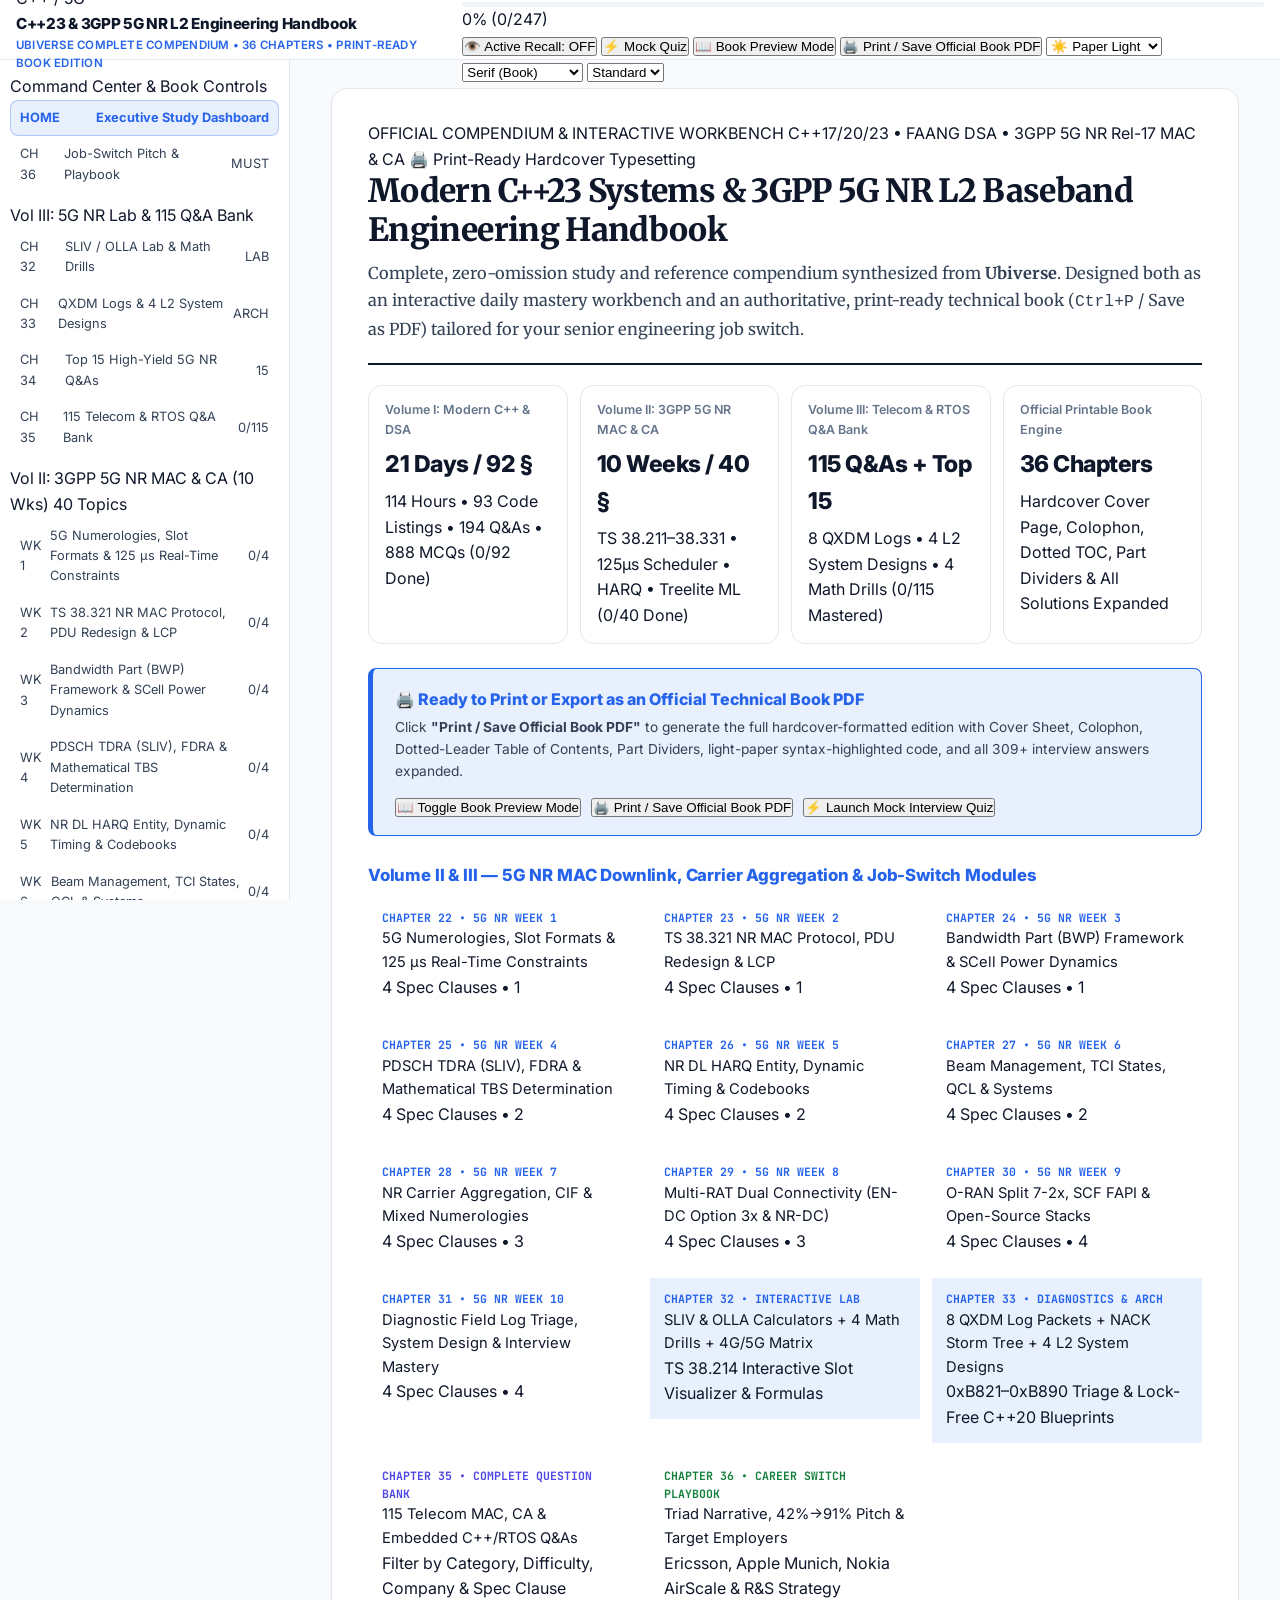
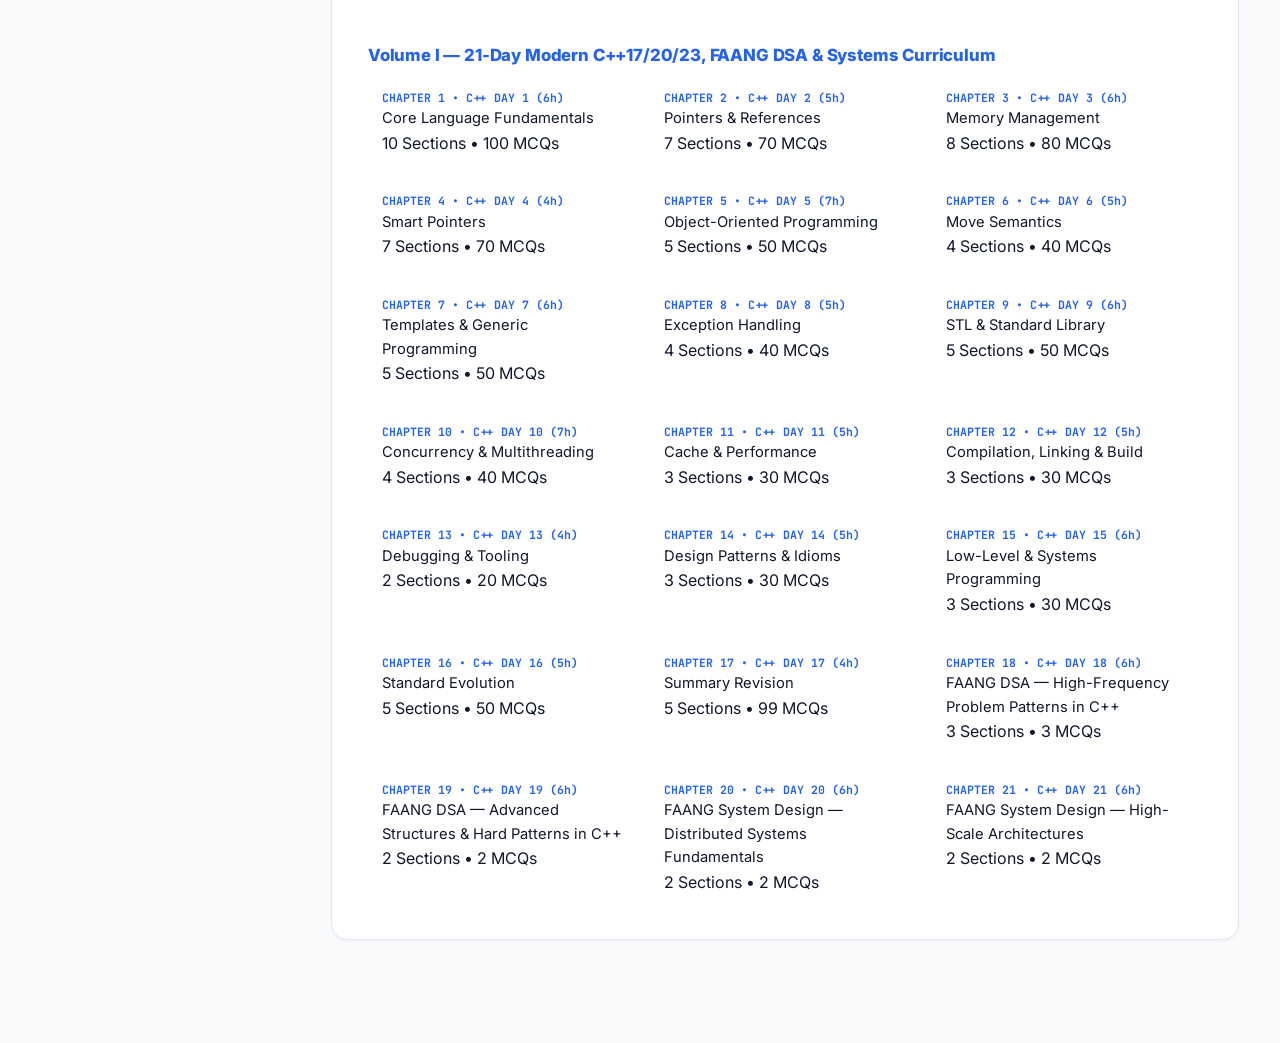
==== index.html @ ab072055 "init" ====
<!DOCTYPE html>
<html lang="en" data-theme="light" data-font="serif" data-scale="standard">
<head>
  <meta charset="UTF-8">
  <meta name="viewport" content="width=device-width, initial-scale=1.0">
  <title>Modern C++23 Systems &amp; 3GPP 5G NR L2 Baseband Engineering Handbook</title>

  <!-- Google Fonts for Editorial Book Serif, Technical UI Sans, and Monospace Code -->
  <link rel="preconnect" href="https://fonts.googleapis.com">
  <link rel="preconnect" href="https://fonts.gstatic.com" crossorigin>
  <link href="https://fonts.googleapis.com/css2?family=Inter:wght@400;500;600;700;800&family=JetBrains+Mono:ital,wght@0,400;0,600;0,700;1,400&family=Merriweather:ital,wght@0,400;0,700;0,900;1,400&display=swap" rel="stylesheet">

  <!-- Interactive Screen Stylesheet & Official Hardcover Book Print Stylesheet -->
  <link rel="stylesheet" href="styles/screen.css">
  <link rel="stylesheet" href="styles/print.css">
</head>
<body>

  <!-- ========================================================================
       Sticky Command Topbar (Hidden in @media print)
       ======================================================================== -->
  <header class="app-topbar no-print">
    <div class="topbar-brand" id="topbar-brand-home" title="Return to Executive Study Dashboard">
      <div class="brand-emblem">C++ / 5G</div>
      <div class="brand-text">
        <div class="brand-title">C++23 &amp; 3GPP 5G NR L2 Engineering Handbook</div>
        <div class="brand-subtitle">Ubiverse Complete Compendium • 36 Chapters • Print-Ready Book Edition</div>
      </div>
    </div>

    <div class="topbar-controls">
      <!-- Global Search Trigger -->
      <button class="search-trigger-btn" id="btn-open-search" title="Search across all 36 chapters, 3GPP clauses, C++ code &amp; 115 Q&amp;As (Ctrl+K)">
        <span>🔍 Search chapters, 3GPP clauses, code...</span>
        <kbd>Ctrl+K</kbd>
      </button>

      <!-- Overall Mastery Progress Pill -->
      <div class="progress-pill" title="Overall Study &amp; Question Mastery Progress">
        <div class="progress-bar-track">
          <div class="progress-bar-fill" id="topbar-progress-fill" style="width: 0%;"></div>
        </div>
        <span id="topbar-progress-text">0%</span>
      </div>

      <!-- Active Recall Toggle -->
      <button class="btn" id="btn-toggle-recall" title="Hide answers by default for active recall self-testing">
        <span>👁️</span> Active Recall: OFF
      </button>

      <!-- Mock Exam / Quiz Trigger -->
      <button class="btn" id="btn-open-quiz" title="Launch Interactive Mock Quiz (888 C++ MCQs &amp; 115 5G NR Q&amp;As)">
        <span>⚡</span> Mock Quiz
      </button>

      <!-- On-Screen Official Book Preview Toggle -->
      <button class="btn" id="btn-toggle-book-mode" title="Preview the exact multi-page hardcover book layout on screen">
        <span>📖</span> Book Preview Mode
      </button>

      <!-- Official Book Print / Save to PDF Button -->
      <button class="btn btn-primary" id="btn-open-print" title="Configure &amp; Print Official Hardcover Book Edition (or Save as PDF)">
        <span>🖨️</span> Print / Save Official Book PDF
      </button>

      <!-- Theme, Typography & Font Scale Controls -->
      <select class="topbar-select" id="select-theme" title="Color Theme (Print always uses crisp white paper)">
        <option value="light">☀️ Paper Light</option>
        <option value="sepia">📜 Warm Sepia</option>
        <option value="dark">🌙 Slate Dark</option>
      </select>

      <select class="topbar-select" id="select-font" title="Body Prose Font">
        <option value="serif">Serif (Book)</option>
        <option value="sans">Sans (Technical)</option>
      </select>

      <select class="topbar-select" id="select-scale" title="Font Size Scale">
        <option value="compact">Compact</option>
        <option value="standard" selected>Standard</option>
        <option value="large">Large</option>
      </select>
    </div>
  </header>

  <!-- ========================================================================
       Main 3-Column Study & Book Workspace
       ======================================================================== -->
  <div class="app-shell">
    <!-- Left Hierarchical Curriculum Sidebar (Hidden in @media print) -->
    <aside class="app-sidebar no-print" id="sidebar-nav-content" aria-label="Handbook Curriculum Navigation">
      <!-- Populated dynamically by app.js -->
    </aside>

    <!-- Center Book Canvas (Rendered as interactive chapter or full multi-volume book) -->
    <main class="app-main" id="main-canvas">
      <div style="padding: 48px; text-align: center; color: var(--text-muted);">
        Loading C++23 &amp; 3GPP 5G NR Compendium Bundle...
      </div>
    </main>

    <!-- Right-Hand Section Outline (Hidden in @media print) -->
    <aside class="app-outline no-print" aria-label="Chapter Section Outline">
      <div class="outline-header">On This Page / Chapter</div>
      <div id="page-outline-links"></div>
    </aside>
  </div>

  <!-- ========================================================================
       Modal 1: Instant Global Search (Ctrl+K)
       ======================================================================== -->
  <div class="modal-backdrop no-print" id="modal-search">
    <div class="modal-panel">
      <div class="modal-header">
        <div class="modal-title">🔍 Search C++23 Chapters, 3GPP Clauses, QXDM Logs &amp; 115 Q&amp;As</div>
        <button class="btn" data-close-modal="modal-search">✕ Esc</button>
      </div>
      <div class="modal-body">
        <input
          type="text"
          id="global-search-input"
          class="search-modal-input"
          placeholder="Type any topic (e.g., SLIV, OLLA, vtable, std::atomic, HARQ, 0xB823, SCell, Ericsson, Apple)..."
          autocomplete="off"
        >
        <div id="global-search-results"></div>
      </div>
    </div>
  </div>

  <!-- ========================================================================
       Modal 2: Official Technical Book Print & PDF Edition Selector
       ======================================================================== -->
  <div class="modal-backdrop no-print" id="modal-print">
    <div class="modal-panel">
      <div class="modal-header">
        <div class="modal-title">🖨️ Official Technical Book Print &amp; PDF Typesetting Engine</div>
        <button class="btn" data-close-modal="modal-print">✕ Close</button>
      </div>
      <div class="modal-body">
        <p class="prose-p" style="margin-bottom: 14px;">
          Select which edition of the handbook you want to format and print (or save as an official book PDF). In print mode, the webpage automatically generates the <strong>Hardcover Title Page</strong>, <strong>Normative Standards Colophon</strong>, <strong>Dotted-Leader Table of Contents</strong>, <strong>Part Dividers</strong>, <strong>Running Headers</strong>, and <strong>expands all hidden interview answers</strong>.
        </p>

        <div style="display: flex; flex-direction: column; gap: 10px; margin-bottom: 18px;">
          <label style="display:flex;align-items:flex-start;gap:10px;padding:12px 14px;background:var(--bg-subtle);border:1.5px solid var(--border-strong);border-radius:8px;cursor:pointer;">
            <input type="radio" name="print-scope" value="all" checked style="margin-top:4px;accent-color:var(--accent-primary);">
            <div>
              <div style="font-weight:800;font-size:0.94rem;color:var(--text-primary);">Complete Three-Volume Omnibus Edition (All 36 Chapters — Recommended)</div>
              <div style="font-size:0.82rem;color:var(--text-secondary);">Includes Cover + Colophon + TOC + Volume I (21 Days C++ &amp; DSA) + Volume II (10 Weeks 5G NR MAC &amp; CA) + Volume III (Protocol Lab, QXDM Logs, 4 System Designs, Top 15 &amp; 115 Q&amp;As, Career Playbook).</div>
            </div>
          </label>

          <label style="display:flex;align-items:flex-start;gap:10px;padding:12px 14px;background:var(--bg-subtle);border:1.5px solid var(--border-strong);border-radius:8px;cursor:pointer;">
            <input type="radio" name="print-scope" value="vol2" style="margin-top:4px;accent-color:var(--accent-primary);">
            <div>
              <div style="font-weight:800;font-size:0.94rem;color:var(--text-primary);">Volumes II &amp; III Only — 3GPP 5G NR L2 MAC, Carrier Aggregation, QXDM &amp; 115 Q&amp;As (Chapters 22–36)</div>
              <div style="font-size:0.82rem;color:var(--text-secondary);">Focused telecom baseband edition with Cover, Colophon, TOC, 40 3GPP Spec Deep Dives, Math Drills, QXDM Diagnostics, 4 L2 System Designs, 115 Questions, and Career Playbook.</div>
            </div>
          </label>

          <label style="display:flex;align-items:flex-start;gap:10px;padding:12px 14px;background:var(--bg-subtle);border:1.5px solid var(--border-strong);border-radius:8px;cursor:pointer;">
            <input type="radio" name="print-scope" value="vol1" style="margin-top:4px;accent-color:var(--accent-primary);">
            <div>
              <div style="font-weight:800;font-size:0.94rem;color:var(--text-primary);">Volume I Only — Modern C++17/20/23, Low-Latency Systems &amp; FAANG DSA (Chapters 1–21)</div>
              <div style="font-size:0.82rem;color:var(--text-secondary);">Focused C++ systems edition with Cover, Colophon, TOC, 92 Sections, 93 Code Listings, and 194 Senior C++ Interview Q&amp;As.</div>
            </div>
          </label>

          <label style="display:flex;align-items:flex-start;gap:10px;padding:12px 14px;background:var(--bg-subtle);border:1.5px solid var(--border-strong);border-radius:8px;cursor:pointer;">
            <input type="radio" name="print-scope" value="current" style="margin-top:4px;accent-color:var(--accent-primary);">
            <div>
              <div style="font-weight:800;font-size:0.94rem;color:var(--text-primary);">Current Active Chapter Offprint Only</div>
              <div style="font-size:0.82rem;color:var(--text-secondary);">Prints only the currently selected chapter with the official Cover Sheet and Colophon.</div>
            </div>
          </label>
        </div>

        <label style="display:flex;align-items:center;gap:10px;padding:10px 14px;background:var(--bg-elevated);border:1px solid var(--border-subtle);border-radius:6px;cursor:pointer;margin-bottom:18px;">
          <input type="checkbox" id="print-include-mcqs" style="accent-color:var(--accent-primary);">
          <span style="font-size:0.86rem;color:var(--text-primary);">
            <strong>Include all 888 Rapid-Fire C++ Multiple-Choice Questions in Print</strong> (Uncheck for a leaner ~220-page textbook focused on Explanations, Code Listings &amp; Interview Q&amp;As; check for the full ~380-page omnibus).
          </span>
        </label>

        <aside class="callout-box callout-tips" style="margin-bottom:18px;">
          <div class="callout-header">
            <span class="callout-icon">💡</span>
            <span class="callout-title">Browser Print Dialog Tip for Best Book Output</span>
          </div>
          <ul class="callout-list">
            <li>Destination: Choose <strong>"Save as PDF"</strong> (or your physical printer).</li>
            <li>Paper Size: <strong>A4</strong> (or Letter), Scale: <strong>Default (100%)</strong>.</li>
            <li>Enable <strong>"Background graphics"</strong> so callout tint boxes, syntax badges, and OFDM slot diagrams render with crisp editorial shading.</li>
          </ul>
        </aside>

        <div style="display:flex;justify-content:flex-end;gap:10px;">
          <button class="btn" id="btn-preview-book-edition">📖 Preview This Edition On Screen</button>
          <button class="btn btn-primary" id="btn-execute-print">🖨️ Launch Official Book Print / Save PDF</button>
        </div>
      </div>
    </div>
  </div>

  <!-- ========================================================================
       Modal 3: Interactive Mock Exam & Flashcard Quiz Engine
       ======================================================================== -->
  <div class="modal-backdrop no-print" id="modal-quiz">
    <div class="modal-panel">
      <div class="modal-header">
        <div class="modal-title">⚡ Senior Engineering Mock Quiz (888 C++ MCQs &amp; 115 5G NR Q&amp;As)</div>
        <button class="btn" data-close-modal="modal-quiz">✕ Close</button>
      </div>
      <div class="modal-body" id="quiz-modal-body">
        <!-- Populated dynamically by app.js -->
      </div>
    </div>
  </div>

  <!-- Offline Data Bundle + Core Formatter + Application Engine -->
  <script src="data/handbook_bundle.js"></script>
  <script src="js/formatter.js"></script>
  <script src="js/app.js"></script>
</body>
</html>
---- styles/screen.css ----
/* ==========================================================================
   screen.css — Senior C++23, FAANG DSA & 3GPP 5G NR Engineering Handbook
   Designed following UI/UX Design Pro principles (60-30-10 balance, crisp 1px
   borders, semantic tinted callouts, multi-theme support).
   ========================================================================== */

:root,
[data-theme="light"] {
  --bg-base: #f8fafc;
  --bg-surface: #ffffff;
  --bg-surface-alt: #f1f5f9;
  --bg-elevated: #ffffff;
  --border-light: #e2e8f0;
  --border-strong: #cbd5e1;

  --text-primary: #0f172a;
  --text-secondary: #334155;
  --text-muted: #64748b;

  --accent-primary: #2563eb;
  --accent-primary-soft: rgba(37, 99, 235, 0.10);
  --accent-primary-border: rgba(37, 99, 235, 0.28);

  --accent-secondary: #4f46e5;
  --accent-secondary-soft: rgba(79, 70, 229, 0.10);

  --accent-nr: #0284c7;
  --accent-nr-soft: rgba(2, 132, 199, 0.10);

  --success: #15803d;
  --success-soft: #dcfce7;
  --success-border: #86efac;

  --warning: #b45309;
  --warning-soft: #fef3c7;
  --warning-border: #fcd34d;

  --danger: #be123c;
  --danger-soft: #ffe4e6;
  --danger-border: #fda4af;

  --analogy-bg: #f0f9ff;
  --analogy-border: #7dd3fc;
  --analogy-text: #0c4a6e;

  --code-bg: #0f172a;
  --code-header-bg: #1e293b;
  --code-border: #334155;
  --code-text: #e2e8f0;
  --code-ln: #64748b;

  --tok-kw: #c084fc;
  --tok-type: #38bdf8;
  --tok-str: #4ade80;
  --tok-num: #fb923c;
  --tok-pre: #facc15;
  --tok-cmt: #94a3b8;
  --tok-brace: #fde047;
  --tok-punct: #cbd5e1;
  --tok-op: #67e8f9;

  --inline-code-bg: rgba(37, 99, 235, 0.08);
  --inline-code-text: #1d4ed8;
  --inline-code-border: rgba(37, 99, 235, 0.18);

  --shadow-subtle: 0 1px 3px rgba(15, 23, 42, 0.05);
  --shadow-modal: 0 20px 40px -10px rgba(15, 23, 42, 0.22);
}

[data-theme="sepia"] {
  --bg-base: #f4efe6;
  --bg-surface: #fbf8f1;
  --bg-surface-alt: #efe8da;
  --bg-elevated: #fdfbf7;
  --border-light: #e2d9c5;
  --border-strong: #cbbd9f;

  --text-primary: #261f17;
  --text-secondary: #43392c;
  --text-muted: #756754;

  --accent-primary: #1d4ed8;
  --accent-primary-soft: rgba(29, 78, 216, 0.10);
  --accent-primary-border: rgba(29, 78, 216, 0.28);

  --accent-secondary: #4338ca;
  --accent-secondary-soft: rgba(67, 56, 202, 0.10);

  --accent-nr: #0369a1;
  --accent-nr-soft: rgba(3, 105, 161, 0.10);

  --success: #166534;
  --success-soft: #dcfce7;
  --success-border: #86efac;

  --warning: #92400e;
  --warning-soft: #fef3c7;
  --warning-border: #fcd34d;

  --danger: #9f1239;
  --danger-soft: #ffe4e6;
  --danger-border: #fda4af;

  --analogy-bg: #e0f2fe;
  --analogy-border: #7dd3fc;
  --analogy-text: #0c4a6e;

  --code-bg: #1e1b18;
  --code-header-bg: #292521;
  --code-border: #443e37;
  --code-text: #ede6d6;
  --code-ln: #7c7265;

  --inline-code-bg: rgba(146, 64, 14, 0.10);
  --inline-code-text: #78350f;
  --inline-code-border: rgba(146, 64, 14, 0.22);
}

[data-theme="dark"] {
  --bg-base: #0b0f19;
  --bg-surface: #111827;
  --bg-surface-alt: #1e293b;
  --bg-elevated: #1f2937;
  --border-light: #1e293b;
  --border-strong: #334155;

  --text-primary: #f1f5f9;
  --text-secondary: #cbd5e1;
  --text-muted: #94a3b8;

  --accent-primary: #60a5fa;
  --accent-primary-soft: rgba(96, 165, 250, 0.14);
  --accent-primary-border: rgba(96, 165, 250, 0.32);

  --accent-secondary: #818cf8;
  --accent-secondary-soft: rgba(129, 140, 248, 0.14);

  --accent-nr: #38bdf8;
  --accent-nr-soft: rgba(56, 189, 248, 0.14);

  --success: #4ade80;
  --success-soft: rgba(22, 163, 74, 0.18);
  --success-border: rgba(74, 222, 128, 0.35);

  --warning: #fbbf24;
  --warning-soft: rgba(217, 119, 6, 0.18);
  --warning-border: rgba(251, 191, 36, 0.35);

  --danger: #fb7185;
  --danger-soft: rgba(225, 29, 72, 0.18);
  --danger-border: rgba(251, 113, 133, 0.35);

  --analogy-bg: rgba(14, 116, 144, 0.18);
  --analogy-border: rgba(56, 189, 248, 0.35);
  --analogy-text: #bae6fd;

  --code-bg: #090d16;
  --code-header-bg: #111827;
  --code-border: #1e293b;
  --code-text: #e2e8f0;
  --code-ln: #475569;

  --inline-code-bg: rgba(56, 189, 248, 0.14);
  --inline-code-text: #7dd3fc;
  --inline-code-border: rgba(56, 189, 248, 0.25);
}

/* Typography Variables */
:root {
  --font-sans: "Inter", -apple-system, BlinkMacSystemFont, "Segoe UI", Roboto, sans-serif;
  --font-serif: "Merriweather", "Georgia", "Cambria", "Times New Roman", serif;
  --font-mono: "JetBrains Mono", "Cascadia Code", "Fira Code", Consolas, monospace;

  --body-font: var(--font-serif);
  --base-size: 16px;
}

[data-font="sans"] {
  --body-font: var(--font-sans);
}

[data-font="serif"] {
  --body-font: var(--font-serif);
}

[data-scale="compact"] {
  --base-size: 14.5px;
}

[data-scale="standard"] {
  --base-size: 16px;
}

[data-scale="large"] {
  --base-size: 18px;
}

* {
  box-sizing: border-box;
  margin: 0;
  padding: 0;
}

html {
  font-size: var(--base-size);
  scroll-behavior: smooth;
}

body {
  background-color: var(--bg-base);
  color: var(--text-primary);
  font-family: var(--font-sans);
  line-height: 1.6;
  -webkit-font-smoothing: antialiased;
}

/* ==========================================================================
   Top Sticky Application Header
   ========================================================================== */

.app-topbar {
  position: sticky;
  top: 0;
  z-index: 100;
  height: 60px;
  background: var(--bg-surface);
  border-bottom: 1px solid var(--border-light);
  display: flex;
  align-items: center;
  justify-content: space-between;
  padding: 0 16px;
  gap: 12px;
}

.topbar-left {
  display: flex;
  align-items: center;
  gap: 12px;
  min-width: 0;
}

.sidebar-toggle-btn {
  width: 38px;
  height: 38px;
  border-radius: 8px;
  border: 1px solid var(--border-light);
  background: var(--bg-surface-alt);
  color: var(--text-primary);
  cursor: pointer;
  display: flex;
  align-items: center;
  justify-content: center;
  font-size: 1.1rem;
  transition: all 0.15s ease;
}

.sidebar-toggle-btn:hover {
  border-color: var(--accent-primary);
  color: var(--accent-primary);
}

.brand-block {
  display: flex;
  flex-direction: column;
  min-width: 0;
}

.brand-title {
  font-size: 0.95rem;
  font-weight: 800;
  letter-spacing: -0.02em;
  color: var(--text-primary);
  white-space: nowrap;
  overflow: hidden;
  text-overflow: ellipsis;
}

.brand-subtitle {
  font-size: 0.72rem;
  font-weight: 600;
  color: var(--accent-primary);
  letter-spacing: 0.02em;
  text-transform: uppercase;
}

.topbar-center {
  flex: 1;
  max-width: 460px;
  display: flex;
  align-items: center;
}

.search-trigger {
  width: 100%;
  height: 38px;
  padding: 0 12px;
  border-radius: 10px;
  border: 1px solid var(--border-strong);
  background: var(--bg-surface-alt);
  color: var(--text-muted);
  display: flex;
  align-items: center;
  justify-content: space-between;
  cursor: pointer;
  font-size: 0.85rem;
  transition: all 0.15s ease;
}

.search-trigger:hover {
  border-color: var(--accent-primary);
  color: var(--text-primary);
}

.kbd-shortcut {
  font-family: var(--font-mono);
  font-size: 0.7rem;
  padding: 2px 6px;
  border-radius: 5px;
  background: var(--bg-surface);
  border: 1px solid var(--border-strong);
  color: var(--text-secondary);
}

.topbar-right {
  display: flex;
  align-items: center;
  gap: 8px;
  flex-shrink: 0;
}

.toolbar-pill-group {
  display: flex;
  align-items: center;
  background: var(--bg-surface-alt);
  border: 1px solid var(--border-light);
  border-radius: 9px;
  padding: 2px;
  gap: 2px;
}

.toolbar-btn {
  height: 32px;
  padding: 0 10px;
  border-radius: 7px;
  border: none;
  background: transparent;
  color: var(--text-secondary);
  font-family: var(--font-sans);
  font-size: 0.78rem;
  font-weight: 600;
  cursor: pointer;
  display: inline-flex;
  align-items: center;
  gap: 6px;
  transition: all 0.15s ease;
  white-space: nowrap;
}

.toolbar-btn:hover {
  color: var(--text-primary);
  background: rgba(148, 163, 184, 0.15);
}

.toolbar-btn.active {
  background: var(--bg-surface);
  color: var(--accent-primary);
  box-shadow: var(--shadow-subtle);
}

.btn-primary-action {
  height: 36px;
  padding: 0 14px;
  border-radius: 9px;
  border: 1px solid var(--accent-primary);
  background: var(--accent-primary);
  color: #ffffff;
  font-family: var(--font-sans);
  font-size: 0.82rem;
  font-weight: 700;
  cursor: pointer;
  display: inline-flex;
  align-items: center;
  gap: 7px;
  transition: all 0.15s ease;
  white-space: nowrap;
}

.btn-primary-action:hover {
  filter: brightness(1.08);
}

.btn-outline-action {
  height: 36px;
  padding: 0 12px;
  border-radius: 9px;
  border: 1px solid var(--accent-primary-border);
  background: var(--accent-primary-soft);
  color: var(--accent-primary);
  font-family: var(--font-sans);
  font-size: 0.80rem;
  font-weight: 700;
  cursor: pointer;
  display: inline-flex;
  align-items: center;
  gap: 6px;
  transition: all 0.15s ease;
  white-space: nowrap;
}

.btn-outline-action:hover {
  border-color: var(--accent-primary);
}

/* ==========================================================================
   Main 3-Column Layout (Sidebar + Book Reader Canvas + Page Outline)
   ========================================================================== */

.app-shell {
  display: grid;
  grid-template-columns: 310px minmax(0, 1fr) 250px;
  min-height: calc(100vh - 60px);
}

body.sidebar-collapsed .app-shell {
  grid-template-columns: 0px minmax(0, 1fr) 250px;
}

body.sidebar-collapsed .app-sidebar {
  transform: translateX(-100%);
  width: 0;
  overflow: hidden;
  border-right: none;
}

@media (max-width: 1280px) {
  .app-shell {
    grid-template-columns: 290px minmax(0, 1fr);
  }
  .app-outline {
    display: none;
  }
}

@media (max-width: 900px) {
  .app-shell {
    grid-template-columns: minmax(0, 1fr);
  }
  .app-sidebar {
    position: fixed;
    top: 60px;
    left: 0;
    bottom: 0;
    width: 310px;
    z-index: 95;
    box-shadow: var(--shadow-modal);
  }
  .topbar-center {
    max-width: 200px;
  }
}

/* ==========================================================================
   Left Navigation Sidebar (Multi-Level Hierarchical Book Index)
   ========================================================================== */

.app-sidebar {
  position: sticky;
  top: 60px;
  height: calc(100vh - 60px);
  overflow-y: auto;
  background: var(--bg-surface);
  border-right: 1px solid var(--border-light);
  padding: 14px 10px 40px 10px;
  display: flex;
  flex-direction: column;
  gap: 10px;
}

.nav-volume-card {
  border: 1px solid var(--border-light);
  border-radius: 12px;
  background: var(--bg-surface);
  overflow: hidden;
}

.nav-volume-header {
  width: 100%;
  padding: 10px 12px;
  background: var(--accent-primary-soft);
  border: none;
  border-bottom: 1px solid var(--border-light);
  display: flex;
  align-items: center;
  justify-content: space-between;
  cursor: pointer;
  text-align: left;
  color: var(--text-primary);
}

.nav-volume-header.vol-nr {
  background: var(--accent-nr-soft);
}

.nav-vol-label {
  font-size: 0.72rem;
  font-weight: 800;
  text-transform: uppercase;
  letter-spacing: 0.05em;
  color: var(--accent-primary);
  display: block;
}

.nav-volume-header.vol-nr .nav-vol-label {
  color: var(--accent-nr);
}

.nav-vol-title {
  font-size: 0.85rem;
  font-weight: 700;
  color: var(--text-primary);
}

.nav-vol-badge {
  font-size: 0.7rem;
  font-weight: 700;
  padding: 2px 7px;
  border-radius: 6px;
  background: var(--bg-surface);
  color: var(--text-secondary);
  border: 1px solid var(--border-light);
}

.nav-chapter-list {
  display: flex;
  flex-direction: column;
  padding: 6px;
  gap: 3px;
}

.nav-chapter-list.collapsed {
  display: none;
}

.nav-part-divider {
  font-size: 0.68rem;
  font-weight: 800;
  text-transform: uppercase;
  letter-spacing: 0.06em;
  color: var(--text-muted);
  padding: 8px 8px 3px 8px;
}

.nav-item {
  width: 100%;
  padding: 7px 9px;
  border-radius: 8px;
  border: 1px solid transparent;
  background: transparent;
  display: flex;
  align-items: center;
  justify-content: space-between;
  gap: 8px;
  text-align: left;
  cursor: pointer;
  color: var(--text-secondary);
  font-size: 0.80rem;
  transition: all 0.12s ease;
}

.nav-item:hover {
  background: var(--bg-surface-alt);
  color: var(--text-primary);
}

.nav-item.active {
  background: var(--accent-primary-soft);
  border-color: var(--accent-primary-border);
  color: var(--accent-primary);
  font-weight: 700;
}

.nav-item-left {
  display: flex;
  align-items: center;
  gap: 8px;
  min-width: 0;
}

.nav-ch-num {
  font-family: var(--font-mono);
  font-size: 0.70rem;
  font-weight: 700;
  padding: 2px 5px;
  border-radius: 5px;
  background: var(--bg-surface-alt);
  color: var(--text-muted);
  flex-shrink: 0;
}

.nav-item.active .nav-ch-num {
  background: var(--accent-primary);
  color: #ffffff;
}

.nav-ch-text {
  white-space: nowrap;
  overflow: hidden;
  text-overflow: ellipsis;
}

.nav-status-dot {
  width: 8px;
  height: 8px;
  border-radius: 50%;
  background: var(--border-strong);
  flex-shrink: 0;
}

.nav-status-dot.done {
  background: var(--success);
}

.nav-status-dot.partial {
  background: var(--warning);
}

/* ==========================================================================
   Center Reader Canvas & KPI Cards
   ========================================================================== */

.app-main {
  padding: 28px 36px 80px 36px;
  max-width: 980px;
  width: 100%;
  margin: 0 auto;
}

@media (max-width: 768px) {
  .app-main {
    padding: 16px 14px 60px 14px;
  }
}

.kpi-grid {
  display: grid;
  grid-template-columns: repeat(4, 1fr);
  gap: 12px;
  margin-bottom: 24px;
}

@media (max-width: 768px) {
  .kpi-grid {
    grid-template-columns: repeat(2, 1fr);
  }
}

.kpi-card {
  background: var(--bg-surface);
  border: 1px solid var(--border-light);
  border-radius: 14px;
  padding: 14px 16px;
  display: flex;
  flex-direction: column;
  gap: 6px;
}

.kpi-top {
  display: flex;
  align-items: center;
  justify-content: space-between;
}

.kpi-value {
  font-size: 1.45rem;
  font-weight: 800;
  color: var(--text-primary);
  letter-spacing: -0.02em;
}

.kpi-badge {
  font-size: 0.72rem;
  font-weight: 700;
  padding: 2px 8px;
  border-radius: 6px;
  background: var(--accent-primary-soft);
  color: var(--accent-primary);
}

.kpi-badge.green {
  background: var(--success-soft);
  color: var(--success);
}

.kpi-label {
  font-size: 0.78rem;
  font-weight: 600;
  color: var(--text-muted);
}

.progress-bar-track {
  height: 5px;
  border-radius: 3px;
  background: var(--bg-surface-alt);
  overflow: hidden;
  margin-top: 2px;
}

.progress-bar-fill {
  height: 100%;
  background: var(--accent-primary);
  border-radius: 3px;
  transition: width 0.25s ease;
}

/* ==========================================================================
   Book Chapter & Section Typography
   ========================================================================== */

.book-chapter {
  background: var(--bg-surface);
  border: 1px solid var(--border-light);
  border-radius: 16px;
  padding: 32px 36px;
  margin-bottom: 28px;
  box-shadow: var(--shadow-subtle);
}

@media (max-width: 768px) {
  .book-chapter {
    padding: 20px 16px;
  }
}

.chapter-opener {
  border-bottom: 2px solid var(--text-primary);
  padding-bottom: 20px;
  margin-bottom: 28px;
}

.chapter-eyebrow {
  display: flex;
  align-items: center;
  justify-content: space-between;
  flex-wrap: wrap;
  gap: 8px;
  margin-bottom: 10px;
}

.chapter-part-tag {
  font-family: var(--font-sans);
  font-size: 0.74rem;
  font-weight: 800;
  text-transform: uppercase;
  letter-spacing: 0.08em;
  color: var(--accent-primary);
  background: var(--accent-primary-soft);
  border: 1px solid var(--accent-primary-border);
  padding: 4px 10px;
  border-radius: 6px;
}

.chapter-meta-pills {
  display: flex;
  align-items: center;
  gap: 8px;
  flex-wrap: wrap;
}

.meta-pill {
  font-family: var(--font-mono);
  font-size: 0.73rem;
  font-weight: 600;
  color: var(--text-secondary);
  background: var(--bg-surface-alt);
  border: 1px solid var(--border-light);
  padding: 3px 9px;
  border-radius: 6px;
}

.chapter-title {
  font-family: var(--font-serif);
  font-size: 2rem;
  font-weight: 800;
  line-height: 1.22;
  color: var(--text-primary);
  letter-spacing: -0.02em;
  margin-bottom: 10px;
}

.chapter-summary {
  font-family: var(--body-font);
  font-size: 1.02rem;
  color: var(--text-secondary);
  line-height: 1.65;
}

/* Subtopic / Spec Module Section */
.book-section {
  padding: 26px 0;
  border-bottom: 1px solid var(--border-light);
}

.book-section:last-child {
  border-bottom: none;
}

.section-header-row {
  display: flex;
  align-items: flex-start;
  justify-content: space-between;
  gap: 16px;
  margin-bottom: 16px;
}

.section-heading-group {
  display: flex;
  flex-direction: column;
  gap: 4px;
}

.section-num-badge {
  font-family: var(--font-mono);
  font-size: 0.76rem;
  font-weight: 700;
  color: var(--accent-primary);
  text-transform: uppercase;
  letter-spacing: 0.04em;
}

.section-title {
  font-family: var(--font-sans);
  font-size: 1.35rem;
  font-weight: 800;
  color: var(--text-primary);
  line-height: 1.3;
}

.spec-clause-badge {
  display: inline-flex;
  align-items: center;
  gap: 6px;
  font-family: var(--font-mono);
  font-size: 0.76rem;
  font-weight: 700;
  color: var(--accent-nr);
  background: var(--accent-nr-soft);
  border: 1px solid rgba(2, 132, 199, 0.28);
  padding: 3px 10px;
  border-radius: 6px;
  width: fit-content;
  margin-top: 4px;
}

.section-actions {
  display: flex;
  align-items: center;
  gap: 6px;
  flex-shrink: 0;
}

.action-chip {
  height: 32px;
  padding: 0 10px;
  border-radius: 8px;
  border: 1px solid var(--border-strong);
  background: var(--bg-surface);
  color: var(--text-secondary);
  font-size: 0.76rem;
  font-weight: 600;
  cursor: pointer;
  display: inline-flex;
  align-items: center;
  gap: 5px;
  transition: all 0.15s ease;
}

.action-chip:hover {
  border-color: var(--accent-primary);
  color: var(--accent-primary);
}

.action-chip.completed {
  background: var(--success-soft);
  border-color: var(--success-border);
  color: var(--success);
}

.action-chip.bookmarked {
  background: var(--warning-soft);
  border-color: var(--warning-border);
  color: var(--warning);
}

/* ==========================================================================
   Explanation Prose, Lists, Tables & Diagrams
   ========================================================================== */

.explanation-prose {
  font-family: var(--body-font);
  font-size: 1rem;
  line-height: 1.74;
  color: var(--text-primary);
}

.prose-p {
  margin-bottom: 14px;
}

.prose-subhead {
  font-family: var(--font-sans);
  font-size: 1.05rem;
  font-weight: 800;
  color: var(--accent-primary);
  margin: 20px 0 8px 0;
  letter-spacing: -0.01em;
}

.prose-list {
  margin: 10px 0 16px 22px;
  font-family: var(--body-font);
}

.prose-list li {
  margin-bottom: 8px;
  line-height: 1.68;
}

.inline-code {
  font-family: var(--font-mono);
  font-size: 0.86em;
  background: var(--inline-code-bg);
  color: var(--inline-code-text);
  border: 1px solid var(--inline-code-border);
  padding: 1px 5px;
  border-radius: 4px;
}

.inline-code-bold {
  font-weight: 700;
}

.ascii-diagram {
  font-family: var(--font-mono);
  font-size: 0.78rem;
  line-height: 1.4;
  background: var(--bg-surface-alt);
  border: 1px solid var(--border-strong);
  border-radius: 10px;
  padding: 14px 16px;
  overflow-x: auto;
  margin: 14px 0;
  color: var(--text-primary);
}

.table-wrap {
  overflow-x: auto;
  margin: 16px 0;
  border: 1px solid var(--border-strong);
  border-radius: 10px;
}

.spec-table {
  width: 100%;
  border-collapse: collapse;
  font-family: var(--font-sans);
  font-size: 0.86rem;
}

.spec-table th {
  background: var(--bg-surface-alt);
  color: var(--text-primary);
  font-weight: 700;
  text-align: left;
  padding: 10px 12px;
  border-bottom: 2px solid var(--border-strong);
}

.spec-table td {
  padding: 10px 12px;
  border-bottom: 1px solid var(--border-light);
  color: var(--text-secondary);
  vertical-align: top;
}

.spec-table tr:last-child td {
  border-bottom: none;
}

/* ==========================================================================
   Callout Boxes (Analogy, Formulas, Tips, Pitfalls)
   ========================================================================== */

.callout-box {
  border-radius: 12px;
  padding: 16px 18px;
  margin: 18px 0;
  border: 1px solid var(--border-light);
}

.callout-header {
  display: flex;
  align-items: center;
  gap: 8px;
  margin-bottom: 10px;
  font-family: var(--font-sans);
  font-size: 0.82rem;
  font-weight: 800;
  text-transform: uppercase;
  letter-spacing: 0.05em;
}

.callout-analogy {
  background: var(--analogy-bg);
  border-color: var(--analogy-border);
  color: var(--analogy-text);
}

.callout-analogy .prose-p,
.callout-analogy .prose-list li {
  color: var(--analogy-text);
}

.callout-formulas {
  background: var(--bg-surface-alt);
  border-left: 4px solid var(--accent-secondary);
}

.callout-formulas .callout-header {
  color: var(--accent-secondary);
}

.formula-grid {
  display: flex;
  flex-direction: column;
  gap: 8px;
}

.formula-item {
  font-family: var(--font-mono);
  font-size: 0.84rem;
  background: var(--bg-surface);
  border: 1px solid var(--border-strong);
  border-radius: 8px;
  padding: 9px 12px;
  color: var(--text-primary);
  font-weight: 600;
}

.callout-dual-grid {
  display: grid;
  grid-template-columns: 1fr 1fr;
  gap: 16px;
  margin: 18px 0;
}

@media (max-width: 768px) {
  .callout-dual-grid {
    grid-template-columns: 1fr;
  }
}

.callout-tips {
  background: var(--success-soft);
  border-color: var(--success-border);
}

.callout-tips .callout-header {
  color: var(--success);
}

.callout-pitfalls {
  background: var(--danger-soft);
  border-color: var(--danger-border);
}

.callout-pitfalls .callout-header {
  color: var(--danger);
}

.callout-list {
  list-style: none;
  display: flex;
  flex-direction: column;
  gap: 8px;
  font-family: var(--font-sans);
  font-size: 0.88rem;
  line-height: 1.55;
}

.callout-list li {
  position: relative;
  padding-left: 18px;
  color: var(--text-primary);
}

.callout-tips .callout-list li::before {
  content: "✓";
  position: absolute;
  left: 0;
  font-weight: 800;
  color: var(--success);
}

.callout-pitfalls .callout-list li::before {
  content: "⚠";
  position: absolute;
  left: 0;
  font-weight: 800;
  color: var(--danger);
}

/* ==========================================================================
   Code Figures & Syntax Highlighting
   ========================================================================== */

.code-figure {
  margin: 20px 0;
  border-radius: 12px;
  overflow: hidden;
  border: 1px solid var(--code-border);
  background: var(--code-bg);
}

.code-figure-header {
  background: var(--code-header-bg);
  padding: 9px 14px;
  display: flex;
  align-items: center;
  justify-content: space-between;
  border-bottom: 1px solid var(--code-border);
}

.code-figure-title {
  font-family: var(--font-sans);
  font-size: 0.80rem;
  font-weight: 700;
  color: var(--code-text);
  display: flex;
  align-items: center;
  gap: 8px;
}

.code-lang-tag {
  font-family: var(--font-mono);
  font-size: 0.68rem;
  font-weight: 700;
  padding: 2px 6px;
  border-radius: 4px;
  background: rgba(56, 189, 248, 0.16);
  color: #38bdf8;
}

.copy-code-btn {
  background: rgba(255, 255, 255, 0.08);
  border: 1px solid rgba(255, 255, 255, 0.16);
  color: var(--code-text);
  font-family: var(--font-sans);
  font-size: 0.72rem;
  font-weight: 600;
  padding: 3px 9px;
  border-radius: 6px;
  cursor: pointer;
}

.copy-code-btn:hover {
  background: rgba(255, 255, 255, 0.16);
}

.code-pre {
  padding: 12px 0;
  overflow-x: auto;
  font-family: var(--font-mono);
  font-size: 0.82rem;
  line-height: 1.55;
  color: var(--code-text);
}

.code-line {
  display: flex;
  padding: 0 14px;
}

.code-ln {
  width: 34px;
  flex-shrink: 0;
  user-select: none;
  text-align: right;
  padding-right: 12px;
  color: var(--code-ln);
  font-size: 0.74rem;
}

.code-lc {
  white-space: pre;
  flex: 1;
}

.tok-kw { color: var(--tok-kw); font-weight: 700; }
.tok-type { color: var(--tok-type); font-weight: 600; }
.tok-str { color: var(--tok-str); }
.tok-num { color: var(--tok-num); }
.tok-pre { color: var(--tok-pre); font-weight: 600; }
.tok-cmt { color: var(--tok-cmt); font-style: italic; }
.tok-brace { color: var(--tok-brace); font-weight: 700; }
.tok-punct { color: var(--tok-punct); }
.tok-op { color: var(--tok-op); }

.code-explanation-footer {
  background: var(--bg-surface-alt);
  color: var(--text-secondary);
  padding: 12px 16px;
  border-top: 1px solid var(--border-light);
  font-family: var(--font-sans);
  font-size: 0.86rem;
  line-height: 1.6;
}

/* ==========================================================================
   Interview Questions & Active Recall Cards
   ========================================================================== */

.qa-section-block {
  margin-top: 22px;
}

.qa-section-heading {
  font-family: var(--font-sans);
  font-size: 0.92rem;
  font-weight: 800;
  text-transform: uppercase;
  letter-spacing: 0.05em;
  color: var(--text-secondary);
  margin-bottom: 12px;
  display: flex;
  align-items: center;
  gap: 8px;
}

.qa-card {
  border: 1px solid var(--border-strong);
  border-radius: 12px;
  background: var(--bg-surface);
  margin-bottom: 12px;
  overflow: hidden;
}

.qa-question-bar {
  padding: 13px 16px;
  background: var(--bg-surface-alt);
  display: flex;
  align-items: flex-start;
  justify-content: space-between;
  gap: 12px;
  cursor: pointer;
}

.qa-q-left {
  display: flex;
  align-items: flex-start;
  gap: 10px;
}

.qa-q-badge {
  font-family: var(--font-mono);
  font-size: 0.72rem;
  font-weight: 800;
  padding: 2px 7px;
  border-radius: 5px;
  background: var(--accent-primary);
  color: #ffffff;
  flex-shrink: 0;
  margin-top: 2px;
}

.qa-q-title {
  font-family: var(--font-sans);
  font-size: 0.95rem;
  font-weight: 700;
  color: var(--text-primary);
  line-height: 1.45;
}

.qa-answer-body {
  padding: 14px 16px;
  border-top: 1px solid var(--border-light);
  font-family: var(--body-font);
  font-size: 0.94rem;
  line-height: 1.68;
  color: var(--text-secondary);
}

body.active-recall-mode .qa-card:not(.revealed) .qa-answer-body {
  display: none;
}

.qa-reveal-hint {
  display: none;
  font-family: var(--font-sans);
  font-size: 0.75rem;
  font-weight: 700;
  color: var(--accent-primary);
  padding: 8px 16px;
  border-top: 1px dashed var(--border-strong);
  background: var(--bg-surface);
  cursor: pointer;
}

body.active-recall-mode .qa-card:not(.revealed) .qa-reveal-hint {
  display: block;
}

/* ==========================================================================
   MCQ Practice & Book Assessment Grid
   ========================================================================== */

.mcq-section-block {
  margin-top: 22px;
}

.mcq-grid {
  display: grid;
  grid-template-columns: 1fr 1fr;
  gap: 12px;
}

@media (max-width: 820px) {
  .mcq-grid {
    grid-template-columns: 1fr;
  }
}

.mcq-card {
  border: 1px solid var(--border-light);
  border-radius: 10px;
  padding: 13px 14px;
  background: var(--bg-surface-alt);
  display: flex;
  flex-direction: column;
  gap: 10px;
}

.mcq-q-text {
  font-family: var(--font-sans);
  font-size: 0.86rem;
  font-weight: 700;
  color: var(--text-primary);
  line-height: 1.45;
}

.mcq-options {
  list-style: none;
  display: flex;
  flex-direction: column;
  gap: 5px;
}

.mcq-opt {
  padding: 6px 10px;
  border-radius: 6px;
  border: 1px solid var(--border-strong);
  background: var(--bg-surface);
  font-family: var(--font-sans);
  font-size: 0.80rem;
  color: var(--text-secondary);
  cursor: pointer;
  display: flex;
  align-items: flex-start;
  gap: 8px;
  transition: all 0.12s ease;
}

.mcq-opt:hover {
  border-color: var(--accent-primary);
}

.mcq-opt.selected-correct,
body:not(.active-recall-mode) .mcq-opt.is-correct-opt {
  background: var(--success-soft);
  border-color: var(--success-border);
  color: var(--text-primary);
  font-weight: 700;
}

.mcq-opt.selected-wrong {
  background: var(--danger-soft);
  border-color: var(--danger-border);
}

.mcq-exp {
  font-family: var(--font-sans);
  font-size: 0.78rem;
  line-height: 1.5;
  color: var(--text-secondary);
  padding: 8px 10px;
  border-radius: 6px;
  background: var(--bg-surface);
  border-left: 3px solid var(--success);
}

body.active-recall-mode .mcq-card:not(.answered) .mcq-exp {
  display: none;
}

/* ==========================================================================
   Interactive 3GPP Calculators (SLIV & OLLA)
   ========================================================================== */

.calc-grid {
  display: grid;
  grid-template-columns: 1fr 1fr;
  gap: 18px;
  margin: 20px 0;
}

@media (max-width: 900px) {
  .calc-grid {
    grid-template-columns: 1fr;
  }
}

.calc-card {
  border: 1px solid var(--border-strong);
  border-radius: 14px;
  padding: 20px;
  background: var(--bg-surface);
}

.slot-visualizer {
  display: grid;
  grid-template-columns: repeat(14, 1fr);
  gap: 4px;
  margin: 14px 0;
}

.slot-sym {
  height: 38px;
  border-radius: 5px;
  background: var(--bg-surface-alt);
  border: 1px solid var(--border-strong);
  display: flex;
  flex-direction: column;
  align-items: center;
  justify-content: center;
  font-family: var(--font-mono);
  font-size: 0.72rem;
  font-weight: 700;
  color: var(--text-muted);
}

.slot-sym.pdcch {
  background: var(--warning-soft);
  border-color: var(--warning-border);
  color: var(--warning);
}

.slot-sym.pdsch {
  background: var(--accent-primary);
  border-color: var(--accent-primary);
  color: #ffffff;
}

.slot-sym.dmrs {
  background: var(--accent-secondary);
  border-color: var(--accent-secondary);
  color: #ffffff;
}

.slider-row {
  display: flex;
  flex-direction: column;
  gap: 5px;
  margin: 10px 0;
}

.slider-label-bar {
  display: flex;
  justify-content: space-between;
  font-size: 0.82rem;
  font-weight: 700;
}

/* ==========================================================================
   Right Outline Rail ("On This Page")
   ========================================================================== */

.app-outline {
  position: sticky;
  top: 60px;
  height: calc(100vh - 60px);
  overflow-y: auto;
  padding: 20px 14px;
  border-left: 1px solid var(--border-light);
  background: var(--bg-surface);
}

.outline-heading {
  font-size: 0.72rem;
  font-weight: 800;
  text-transform: uppercase;
  letter-spacing: 0.06em;
  color: var(--text-muted);
  margin-bottom: 10px;
}

.outline-links {
  display: flex;
  flex-direction: column;
  gap: 4px;
}

.outline-link {
  font-size: 0.78rem;
  color: var(--text-secondary);
  text-decoration: none;
  padding: 5px 8px;
  border-radius: 6px;
  border-left: 2px solid transparent;
  line-height: 1.35;
  transition: all 0.12s ease;
}

.outline-link:hover {
  background: var(--bg-surface-alt);
  color: var(--accent-primary);
  border-left-color: var(--accent-primary);
}

/* ==========================================================================
   Modals (Search Ctrl+K, Print Edition Builder, Mock Quiz)
   ========================================================================== */

.modal-backdrop {
  position: fixed;
  inset: 0;
  z-index: 200;
  background: rgba(15, 23, 42, 0.55);
  backdrop-filter: blur(3px);
  display: none;
  align-items: flex-start;
  justify-content: center;
  padding: 60px 16px;
}

.modal-backdrop.open {
  display: flex;
}

.modal-dialog {
  width: 100%;
  max-width: 680px;
  background: var(--bg-surface);
  border: 1px solid var(--border-strong);
  border-radius: 16px;
  box-shadow: var(--shadow-modal);
  overflow: hidden;
  max-height: 82vh;
  display: flex;
  flex-direction: column;
}

.modal-header {
  padding: 16px 20px;
  border-bottom: 1px solid var(--border-light);
  display: flex;
  align-items: center;
  justify-content: space-between;
}

.modal-body {
  padding: 18px 20px;
  overflow-y: auto;
}

.search-input-box {
  width: 100%;
  padding: 12px 14px;
  font-size: 1rem;
  border-radius: 10px;
  border: 1px solid var(--accent-primary);
  background: var(--bg-surface-alt);
  color: var(--text-primary);
  outline: none;
}

.search-results-list {
  margin-top: 12px;
  display: flex;
  flex-direction: column;
  gap: 6px;
}

.search-result-item {
  padding: 10px 12px;
  border-radius: 8px;
  border: 1px solid var(--border-light);
  background: var(--bg-surface);
  cursor: pointer;
  text-align: left;
}

.search-result-item:hover {
  border-color: var(--accent-primary);
  background: var(--accent-primary-soft);
}

/* Filter Bar for 115 Q&A Bank */
.filter-bar {
  display: flex;
  flex-wrap: wrap;
  gap: 8px;
  margin-bottom: 18px;
  padding: 14px;
  border-radius: 12px;
  background: var(--bg-surface-alt);
  border: 1px solid var(--border-light);
}

.filter-chip {
  padding: 6px 12px;
  border-radius: 8px;
  border: 1px solid var(--border-strong);
  background: var(--bg-surface);
  color: var(--text-secondary);
  font-size: 0.78rem;
  font-weight: 600;
  cursor: pointer;
}

.filter-chip.active {
  background: var(--accent-primary);
  border-color: var(--accent-primary);
  color: #ffffff;
}

/* Chapter Bottom Prev/Next Navigation */
.chapter-pager {
  display: flex;
  justify-content: space-between;
  gap: 16px;
  margin-top: 28px;
  padding-top: 20px;
  border-top: 1px solid var(--border-light);
}

.pager-btn {
  flex: 1;
  padding: 14px 18px;
  border-radius: 12px;
  border: 1px solid var(--border-strong);
  background: var(--bg-surface);
  color: var(--text-primary);
  text-align: left;
  cursor: pointer;
  transition: all 0.15s ease;
}

.pager-btn:hover {
  border-color: var(--accent-primary);
  background: var(--accent-primary-soft);
}

.pager-btn.next {
  text-align: right;
}

.pager-dir {
  font-size: 0.72rem;
  font-weight: 700;
  text-transform: uppercase;
  color: var(--accent-primary);
  display: block;
}

.pager-title {
  font-size: 0.92rem;
  font-weight: 700;
}
---- styles/print.css ----
/* ==========================================================================
   print.css — Official Technical Book Typesetting & Print Engine
   Formats the webpage as an authoritative hardcover engineering reference book
   upon printing (Ctrl+P / Save as PDF) and in Book Preview Mode.
   ========================================================================== */

/* Book Front-Matter Elements (Hidden in interactive single-chapter screen mode,
   shown in Book Preview Mode and @media print) */
.book-frontmatter,
.book-part-sheet,
.print-only-block {
  display: none;
}

body.book-preview-mode .book-frontmatter,
body.book-preview-mode .book-part-sheet,
body.book-preview-mode .print-only-block {
  display: block;
}

/* ==========================================================================
   On-Screen "Official Book Preview Mode" Styling
   ========================================================================== */

body.book-preview-mode {
  background: #cbd5e1;
}

body.book-preview-mode .app-shell {
  grid-template-columns: 280px minmax(0, 1fr);
}

body.book-preview-mode .app-outline {
  display: none;
}

body.book-preview-mode .app-main {
  max-width: 860px;
  padding: 32px 24px 80px 24px;
}

body.book-preview-mode .book-cover-sheet,
body.book-preview-mode .book-colophon-sheet,
body.book-preview-mode .book-toc-sheet,
body.book-preview-mode .book-part-sheet,
body.book-preview-mode .book-chapter {
  background: #ffffff;
  color: #0f172a;
  border: 1px solid #94a3b8;
  border-radius: 4px;
  padding: 52px 56px;
  margin-bottom: 32px;
  box-shadow: 0 12px 28px rgba(15, 23, 42, 0.14);
}

/* ==========================================================================
   Book Front-Matter Shared Layout (Cover, Colophon, TOC, Part Dividers)
   ========================================================================== */

.book-cover-sheet {
  position: relative;
  min-height: 980px;
  display: flex;
  flex-direction: column;
  justify-content: space-between;
  border: 3px double #0f172a;
  padding: 48px;
  background: #ffffff;
  color: #0f172a;
}

.cover-top-bar {
  border-bottom: 2px solid #0f172a;
  padding-bottom: 14px;
  display: flex;
  justify-content: space-between;
  align-items: center;
  font-family: var(--font-sans);
  font-size: 0.76rem;
  font-weight: 800;
  letter-spacing: 0.12em;
  text-transform: uppercase;
  color: #1e293b;
}

.cover-hero {
  margin: 40px 0;
}

.cover-edition-pill {
  display: inline-block;
  font-family: var(--font-mono);
  font-size: 0.78rem;
  font-weight: 700;
  text-transform: uppercase;
  letter-spacing: 0.08em;
  padding: 5px 12px;
  border: 1.5px solid #0f172a;
  margin-bottom: 20px;
  color: #0f172a;
}

.cover-main-title {
  font-family: var(--font-serif);
  font-size: 2.55rem;
  font-weight: 900;
  line-height: 1.16;
  letter-spacing: -0.02em;
  color: #0f172a;
  margin-bottom: 18px;
}

.cover-subtitle {
  font-family: var(--font-serif);
  font-size: 1.14rem;
  font-style: italic;
  line-height: 1.55;
  color: #334155;
  margin-bottom: 28px;
}

.cover-rule-accent {
  height: 4px;
  width: 110px;
  background: #0f172a;
  margin-bottom: 28px;
}

.cover-volumes-grid {
  display: grid;
  grid-template-columns: 1fr;
  gap: 14px;
  margin: 24px 0;
}

.cover-vol-box {
  border: 1px solid #334155;
  border-left: 5px solid #0f172a;
  padding: 14px 18px;
  background: #f8fafc;
}

.cover-vol-box-num {
  font-family: var(--font-mono);
  font-size: 0.74rem;
  font-weight: 800;
  text-transform: uppercase;
  letter-spacing: 0.06em;
  color: #1e40af;
}

.cover-vol-box-title {
  font-family: var(--font-sans);
  font-size: 0.98rem;
  font-weight: 800;
  color: #0f172a;
  margin: 3px 0;
}

.cover-vol-box-desc {
  font-family: var(--font-sans);
  font-size: 0.82rem;
  color: #334155;
  line-height: 1.45;
}

.cover-footer {
  border-top: 2px solid #0f172a;
  padding-top: 18px;
  display: flex;
  justify-content: space-between;
  align-items: flex-end;
  font-family: var(--font-sans);
}

.cover-author-name {
  font-size: 1.05rem;
  font-weight: 800;
  color: #0f172a;
}

.cover-author-affil {
  font-size: 0.80rem;
  color: #475569;
  margin-top: 2px;
}

.cover-imprint {
  text-align: right;
  font-family: var(--font-mono);
  font-size: 0.74rem;
  color: #334155;
}

/* Colophon & Specification Standards Page */
.colophon-title {
  font-family: var(--font-serif);
  font-size: 1.4rem;
  font-weight: 800;
  border-bottom: 2px solid #0f172a;
  padding-bottom: 8px;
  margin-bottom: 16px;
  color: #0f172a;
}

/* Formal Table of Contents with Dotted Leaders */
.toc-main-header {
  border-bottom: 2px solid #0f172a;
  padding-bottom: 12px;
  margin-bottom: 22px;
}

.toc-main-title {
  font-family: var(--font-serif);
  font-size: 1.85rem;
  font-weight: 900;
  color: #0f172a;
}

.toc-part-block {
  margin-bottom: 18px;
}

.toc-part-heading {
  font-family: var(--font-sans);
  font-size: 0.84rem;
  font-weight: 800;
  text-transform: uppercase;
  letter-spacing: 0.06em;
  color: #1e3a8a;
  background: #f1f5f9;
  padding: 6px 10px;
  border-left: 4px solid #1e3a8a;
  margin-bottom: 8px;
}

.toc-entry-row {
  display: flex;
  align-items: baseline;
  font-family: var(--font-serif);
  font-size: 0.88rem;
  line-height: 1.65;
  color: #0f172a;
  text-decoration: none;
}

.toc-entry-code {
  font-family: var(--font-mono);
  font-size: 0.78rem;
  font-weight: 700;
  width: 82px;
  flex-shrink: 0;
  color: #334155;
}

.toc-entry-title {
  font-weight: 700;
  color: #0f172a;
}

.toc-entry-dots {
  flex: 1;
  border-bottom: 1px dotted #94a3b8;
  margin: 0 8px;
  min-width: 24px;
}

.toc-entry-meta {
  font-family: var(--font-mono);
  font-size: 0.75rem;
  color: #475569;
  flex-shrink: 0;
}

/* Part Divider Sheet */
.part-divider-box {
  border: 2px solid #0f172a;
  padding: 36px;
  margin: 24px 0;
  background: #f8fafc;
}

.part-numeral {
  font-family: var(--font-mono);
  font-size: 0.85rem;
  font-weight: 800;
  letter-spacing: 0.12em;
  text-transform: uppercase;
  color: #1e40af;
  margin-bottom: 8px;
}

.part-heading-title {
  font-family: var(--font-serif);
  font-size: 2rem;
  font-weight: 900;
  color: #0f172a;
  line-height: 1.2;
  margin-bottom: 12px;
}

.part-heading-desc {
  font-family: var(--font-serif);
  font-size: 0.98rem;
  line-height: 1.6;
  color: #334155;
}

/*Running Header Inside Chapters (Shown in Print & Book Mode)*/
.chapter-running-header {
  display: none;
  justify-content: space-between;
  align-items: center;
  border-bottom: 1px solid #94a3b8;
  padding-bottom: 6px;
  margin-bottom: 18px;
  font-family: var(--font-sans);
  font-size: 7.5pt;
  font-weight: 700;
  text-transform: uppercase;
  letter-spacing: 0.06em;
  color: #475569;
}

body.book-preview-mode .chapter-running-header {
  display: flex;
}

/* ==========================================================================
   @media print — Exact Physical Book & PDF Output Rules
   ========================================================================== */

@media print {
  @page {
    size: A4 portrait;
    margin: 16mm 15mm 18mm 18mm;
  }

  @page :first {
    margin: 12mm;
  }

  * {
    -webkit-print-color-adjust: exact !important;
    print-color-adjust: exact !important;
    box-shadow: none !important;
  }

  html,
  body {
    background: #ffffff !important;
    color: #000000 !important;
    font-family: "Georgia", "Merriweather", "Cambria", "Times New Roman", serif !important;
    font-size: 10pt !important;
    line-height: 1.48 !important;
    width: 100% !important;
    margin: 0 !important;
    padding: 0 !important;
  }

  /* Hide all interactive navigation, chrome, modals, buttons */
  .app-topbar,
  .app-sidebar,
  .app-outline,
  .section-actions,
  .copy-code-btn,
  .chapter-pager,
  .filter-bar,
  .modal-backdrop,
  .kpi-grid,
  .qa-reveal-hint,
  .no-print {
    display: none !important;
  }

  .book-frontmatter,
  .book-part-sheet,
  .print-only-block {
    display: block !important;
  }

  .chapter-running-header {
    display: flex !important;
  }

  .app-shell {
    display: block !important;
    width: 100% !important;
  }

  .app-main {
    max-width: 100% !important;
    width: 100% !important;
    padding: 0 !important;
    margin: 0 !important;
  }

  /* Page Break Controls */
  .book-cover-sheet {
    min-height: 245mm !important;
    border: 2.5pt double #0f172a !important;
    padding: 18mm 16mm !important;
    page-break-after: always !important;
    break-after: page !important;
    page-break-inside: avoid !important;
    break-inside: avoid !important;
  }

  .book-colophon-sheet {
    page-break-after: always !important;
    break-after: page !important;
    padding: 0 !important;
    border: none !important;
  }

  .book-toc-sheet {
    page-break-after: always !important;
    break-after: page !important;
    padding: 0 !important;
    border: none !important;
  }

  .book-part-sheet {
    page-break-before: always !important;
    break-before: page !important;
    padding: 0 !important;
    border: none !important;
    margin-bottom: 14pt !important;
  }

  .book-chapter {
    page-break-before: always !important;
    break-before: page !important;
    border: none !important;
    border-radius: 0 !important;
    padding: 0 !important;
    margin: 0 0 18pt 0 !important;
    background: #ffffff !important;
  }

  /* Keep chapter opener + first section together */
  .chapter-opener {
    border-bottom: 1.5pt solid #0f172a !important;
    padding-bottom: 10pt !important;
    margin-bottom: 14pt !important;
    page-break-inside: avoid !important;
    break-inside: avoid !important;
    page-break-after: avoid !important;
    break-after: avoid !important;
  }

  .chapter-title {
    font-size: 18pt !important;
    color: #000000 !important;
    margin-bottom: 6pt !important;
  }

  .chapter-summary {
    font-size: 9.5pt !important;
    color: #1e293b !important;
  }

  .book-section {
    padding: 12pt 0 !important;
    border-bottom: 0.5pt solid #cbd5e1 !important;
  }

  .section-header-row {
    page-break-after: avoid !important;
    break-after: avoid !important;
    margin-bottom: 8pt !important;
  }

  .section-title {
    font-family: "Inter", "Segoe UI", sans-serif !important;
    font-size: 13pt !important;
    color: #000000 !important;
  }

  .prose-subhead,
  h1, h2, h3, h4 {
    page-break-after: avoid !important;
    break-after: avoid !important;
    color: #0f172a !important;
  }

  /* Justified Book Prose */
  .explanation-prose,
  .prose-p {
    font-family: "Georgia", "Merriweather", "Cambria", serif !important;
    font-size: 9.8pt !important;
    line-height: 1.48 !important;
    color: #0f172a !important;
    text-align: justify !important;
    hyphens: auto !important;
    margin-bottom: 8pt !important;
    orphans: 3;
    widows: 3;
  }

  .prose-list {
    font-size: 9.5pt !important;
    line-height: 1.44 !important;
    margin: 6pt 0 10pt 16pt !important;
    color: #0f172a !important;
  }

  .prose-list li {
    margin-bottom: 4pt !important;
  }

  /* Print-Friendly Light Paper Code Listings (Zero Ink Waste, Zero Horizontal Clipping!) */
  .code-figure {
    background: #f8fafc !important;
    border: 0.75pt solid #94a3b8 !important;
    border-radius: 4pt !important;
    margin: 10pt 0 !important;
    page-break-inside: avoid;
    break-inside: avoid;
  }

  .code-figure-header {
    background: #e2e8f0 !important;
    border-bottom: 0.75pt solid #94a3b8 !important;
    padding: 5pt 10pt !important;
  }

  .code-figure-title {
    color: #0f172a !important;
    font-size: 8.5pt !important;
  }

  .code-lang-tag {
    background: #ffffff !important;
    color: #0f172a !important;
    border: 0.5pt solid #64748b !important;
  }

  .code-pre {
    background: #f8fafc !important;
    color: #0f172a !important;
    font-size: 8pt !important;
    line-height: 1.38 !important;
    padding: 6pt 0 !important;
    overflow: visible !important;
  }

  .code-line {
    padding: 0 8pt !important;
  }

  .code-ln {
    color: #64748b !important;
    font-size: 7pt !important;
    width: 24pt !important;
    padding-right: 8pt !important;
  }

  .code-lc {
    white-space: pre-wrap !important;
    word-break: break-word !important;
    color: #0f172a !important;
  }

  /* High-Contrast Print Syntax Highlighting */
  .tok-kw { color: #6b21a8 !important; font-weight: 700 !important; }
  .tok-type { color: #0369a1 !important; font-weight: 700 !important; }
  .tok-str { color: #15803d !important; }
  .tok-num { color: #b45309 !important; }
  .tok-pre { color: #9a3412 !important; font-weight: 700 !important; }
  .tok-cmt { color: #475569 !important; font-style: italic !important; }
  .tok-brace { color: #0f172a !important; font-weight: 700 !important; }
  .tok-punct { color: #334155 !important; }
  .tok-op { color: #0e7490 !important; }

  .code-explanation-footer {
    background: #f1f5f9 !important;
    color: #1e293b !important;
    border-top: 0.5pt solid #cbd5e1 !important;
    font-size: 8.5pt !important;
    padding: 6pt 10pt !important;
  }

  .inline-code {
    background: #f1f5f9 !important;
    color: #0f172a !important;
    border: 0.5pt solid #cbd5e1 !important;
    font-size: 8.5pt !important;
    padding: 0.5pt 3pt !important;
  }

  /* Callout Boxes in Print */
  .callout-box {
    page-break-inside: avoid !important;
    break-inside: avoid !important;
    padding: 8pt 11pt !important;
    margin: 9pt 0 !important;
    border-radius: 4pt !important;
  }

  .callout-analogy {
    background: #f0f9ff !important;
    border: 0.75pt solid #0284c7 !important;
    border-left: 3pt solid #0284c7 !important;
    color: #0c4a6e !important;
  }

  .callout-formulas {
    background: #f8fafc !important;
    border: 0.75pt solid #4f46e5 !important;
    border-left: 3pt solid #4f46e5 !important;
  }

  .formula-item {
    background: #ffffff !important;
    border: 0.5pt solid #94a3b8 !important;
    font-size: 8.5pt !important;
    padding: 5pt 8pt !important;
    color: #0f172a !important;
  }

  .callout-dual-grid {
    display: grid !important;
    grid-template-columns: 1fr 1fr !important;
    gap: 8pt !important;
    page-break-inside: avoid !important;
    break-inside: avoid !important;
  }

  .callout-tips {
    background: #f0fdf4 !important;
    border: 0.75pt solid #16a34a !important;
  }

  .callout-pitfalls {
    background: #fff1f2 !important;
    border: 0.75pt solid #e11d48 !important;
  }

  .callout-list {
    font-size: 8.5pt !important;
    line-height: 1.4 !important;
  }

  /* Force ALL Interview Q&As and Calculation Solutions Open in Print! */
  .qa-card {
    page-break-inside: avoid !important;
    break-inside: avoid !important;
    border: 0.75pt solid #94a3b8 !important;
    border-radius: 4pt !important;
    margin-bottom: 8pt !important;
    background: #ffffff !important;
  }

  .qa-question-bar {
    background: #f1f5f9 !important;
    padding: 6pt 10pt !important;
  }

  .qa-q-title {
    font-size: 9.5pt !important;
    color: #0f172a !important;
  }

  .qa-answer-body,
  body.active-recall-mode .qa-card .qa-answer-body {
    display: block !important;
    padding: 8pt 10pt !important;
    font-size: 9pt !important;
    line-height: 1.45 !important;
    color: #1e293b !important;
  }

  /* MCQs in Print */
  .mcq-grid {
    display: grid !important;
    grid-template-columns: 1fr 1fr !important;
    gap: 8pt !important;
  }

  .mcq-card {
    page-break-inside: avoid !important;
    break-inside: avoid !important;
    background: #ffffff !important;
    border: 0.5pt solid #94a3b8 !important;
    padding: 7pt 9pt !important;
  }

  .mcq-q-text {
    font-size: 8.5pt !important;
  }

  .mcq-opt {
    font-size: 7.8pt !important;
    padding: 3pt 6pt !important;
  }

  .mcq-opt.is-correct-opt {
    background: #dcfce7 !important;
    border-color: #16a34a !important;
    font-weight: 700 !important;
  }

  .mcq-exp,
  body.active-recall-mode .mcq-card .mcq-exp {
    display: block !important;
    font-size: 7.6pt !important;
    padding: 4pt 6pt !important;
    background: #f8fafc !important;
  }

  body.exclude-mcqs-in-print .mcq-section-block {
    display: none !important;
  }

  /* Tables & ASCII Diagrams in Print */
  .table-wrap {
    page-break-inside: avoid !important;
    break-inside: avoid !important;
    border: 0.75pt solid #64748b !important;
  }

  .spec-table th,
  .spec-table td {
    font-size: 8.2pt !important;
    padding: 5pt 7pt !important;
    color: #0f172a !important;
  }

  .ascii-diagram {
    page-break-inside: avoid !important;
    break-inside: avoid !important;
    font-size: 7.5pt !important;
    background: #f8fafc !important;
    border: 0.75pt solid #94a3b8 !important;
    white-space: pre-wrap !important;
  }
}
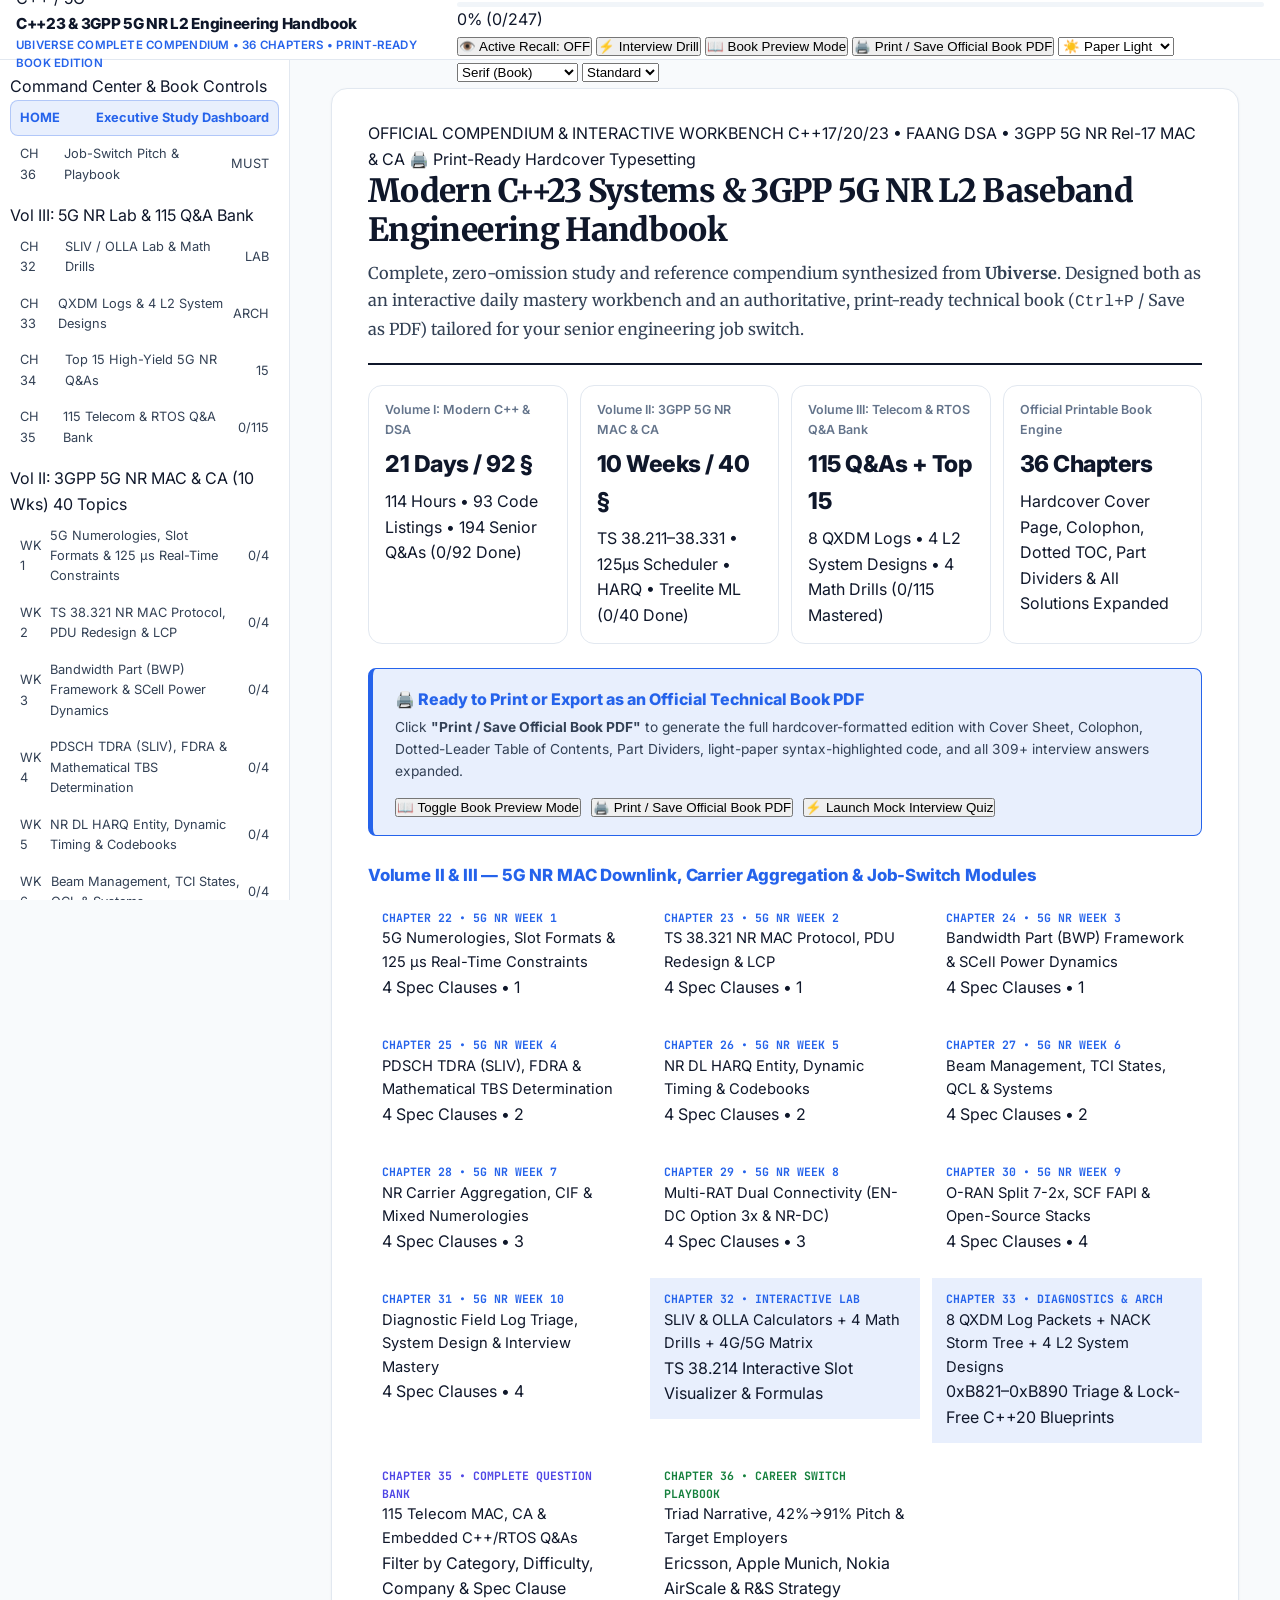
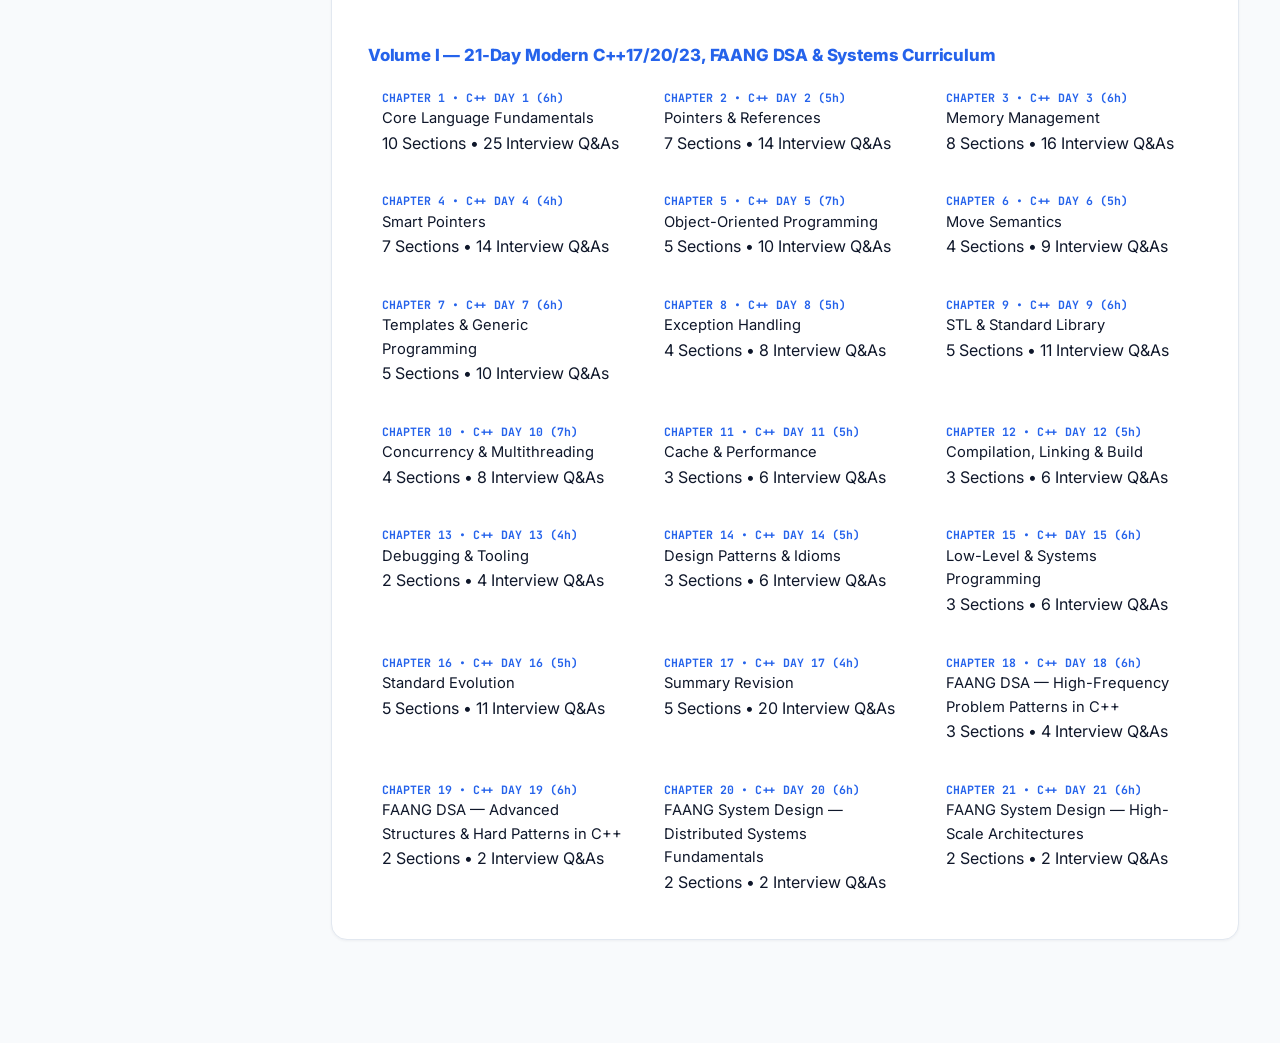
==== commit 627c708d: "Remove all MCQ questions, make handbook concise, and optimize book print formatting" ====
--- a/index.html
+++ b/index.html
@@ -48,9 +48,9 @@
         <span>👁️</span> Active Recall: OFF
       </button>
 
-      <!-- Mock Exam / Quiz Trigger -->
-      <button class="btn" id="btn-open-quiz" title="Launch Interactive Mock Quiz (888 C++ MCQs &amp; 115 5G NR Q&amp;As)">
-        <span>⚡</span> Mock Quiz
+      <!-- Active Recall Technical Interview Drill Trigger -->
+      <button class="btn" id="btn-open-quiz" title="Launch Active Recall Technical Interview Drill (309 Senior 5G &amp; C++ Questions)">
+        <span>⚡</span> Interview Drill
       </button>
 
       <!-- On-Screen Official Book Preview Toggle -->
@@ -175,13 +175,6 @@
             </div>
           </label>
         </div>
-
-        <label style="display:flex;align-items:center;gap:10px;padding:10px 14px;background:var(--bg-elevated);border:1px solid var(--border-subtle);border-radius:6px;cursor:pointer;margin-bottom:18px;">
-          <input type="checkbox" id="print-include-mcqs" style="accent-color:var(--accent-primary);">
-          <span style="font-size:0.86rem;color:var(--text-primary);">
-            <strong>Include all 888 Rapid-Fire C++ Multiple-Choice Questions in Print</strong> (Uncheck for a leaner ~220-page textbook focused on Explanations, Code Listings &amp; Interview Q&amp;As; check for the full ~380-page omnibus).
-          </span>
-        </label>
 
         <aside class="callout-box callout-tips" style="margin-bottom:18px;">
           <div class="callout-header">
@@ -204,12 +197,12 @@
   </div>
 
   <!-- ========================================================================
-       Modal 3: Interactive Mock Exam & Flashcard Quiz Engine
+       Modal 3: Interactive Active Recall Technical Interview Drill
        ======================================================================== -->
   <div class="modal-backdrop no-print" id="modal-quiz">
     <div class="modal-panel">
       <div class="modal-header">
-        <div class="modal-title">⚡ Senior Engineering Mock Quiz (888 C++ MCQs &amp; 115 5G NR Q&amp;As)</div>
+        <div class="modal-title">⚡ Senior Engineering Technical Interview Drill (309 High-Yield Q&amp;As)</div>
         <button class="btn" data-close-modal="modal-quiz">✕ Close</button>
       </div>
       <div class="modal-body" id="quiz-modal-body">
--- a/styles/print.css
+++ b/styles/print.css
@@ -2,6 +2,7 @@
    print.css — Official Technical Book Typesetting & Print Engine
    Formats the webpage as an authoritative hardcover engineering reference book
    upon printing (Ctrl+P / Save as PDF) and in Book Preview Mode.
+   Optimized for high-density, concise readability with zero waste.
    ========================================================================== */
 
 /* Book Front-Matter Elements (Hidden in interactive single-chapter screen mode,
@@ -48,9 +49,9 @@
   color: #0f172a;
   border: 1px solid #94a3b8;
   border-radius: 4px;
-  padding: 52px 56px;
-  margin-bottom: 32px;
-  box-shadow: 0 12px 28px rgba(15, 23, 42, 0.14);
+  padding: 42px 48px;
+  margin-bottom: 24px;
+  box-shadow: 0 10px 24px rgba(15, 23, 42, 0.12);
 }
 
 /* ==========================================================================
@@ -59,24 +60,24 @@
 
 .book-cover-sheet {
   position: relative;
-  min-height: 980px;
+  min-height: 940px;
   display: flex;
   flex-direction: column;
   justify-content: space-between;
   border: 3px double #0f172a;
-  padding: 48px;
+  padding: 44px;
   background: #ffffff;
   color: #0f172a;
 }
 
 .cover-top-bar {
   border-bottom: 2px solid #0f172a;
-  padding-bottom: 14px;
+  padding-bottom: 12px;
   display: flex;
   justify-content: space-between;
   align-items: center;
   font-family: var(--font-sans);
-  font-size: 0.76rem;
+  font-size: 0.74rem;
   font-weight: 800;
   letter-spacing: 0.12em;
   text-transform: uppercase;
@@ -84,65 +85,65 @@
 }
 
 .cover-hero {
-  margin: 40px 0;
+  margin: 32px 0;
 }
 
 .cover-edition-pill {
   display: inline-block;
   font-family: var(--font-mono);
-  font-size: 0.78rem;
+  font-size: 0.76rem;
   font-weight: 700;
   text-transform: uppercase;
   letter-spacing: 0.08em;
-  padding: 5px 12px;
+  padding: 4px 10px;
   border: 1.5px solid #0f172a;
-  margin-bottom: 20px;
+  margin-bottom: 18px;
   color: #0f172a;
 }
 
 .cover-main-title {
   font-family: var(--font-serif);
-  font-size: 2.55rem;
+  font-size: 2.35rem;
   font-weight: 900;
   line-height: 1.16;
   letter-spacing: -0.02em;
   color: #0f172a;
-  margin-bottom: 18px;
+  margin-bottom: 16px;
 }
 
 .cover-subtitle {
   font-family: var(--font-serif);
-  font-size: 1.14rem;
+  font-size: 1.08rem;
   font-style: italic;
-  line-height: 1.55;
+  line-height: 1.52;
   color: #334155;
-  margin-bottom: 28px;
+  margin-bottom: 24px;
 }
 
 .cover-rule-accent {
   height: 4px;
-  width: 110px;
+  width: 90px;
   background: #0f172a;
-  margin-bottom: 28px;
+  margin-bottom: 24px;
 }
 
 .cover-volumes-grid {
   display: grid;
   grid-template-columns: 1fr;
-  gap: 14px;
-  margin: 24px 0;
+  gap: 12px;
+  margin: 20px 0;
 }
 
 .cover-vol-box {
   border: 1px solid #334155;
-  border-left: 5px solid #0f172a;
-  padding: 14px 18px;
+  border-left: 4px solid #0f172a;
+  padding: 12px 16px;
   background: #f8fafc;
 }
 
 .cover-vol-box-num {
   font-family: var(--font-mono);
-  font-size: 0.74rem;
+  font-size: 0.72rem;
   font-weight: 800;
   text-transform: uppercase;
   letter-spacing: 0.06em;
@@ -151,22 +152,22 @@
 
 .cover-vol-box-title {
   font-family: var(--font-sans);
-  font-size: 0.98rem;
+  font-size: 0.94rem;
   font-weight: 800;
   color: #0f172a;
-  margin: 3px 0;
+  margin: 2px 0;
 }
 
 .cover-vol-box-desc {
   font-family: var(--font-sans);
-  font-size: 0.82rem;
+  font-size: 0.80rem;
   color: #334155;
-  line-height: 1.45;
+  line-height: 1.42;
 }
 
 .cover-footer {
   border-top: 2px solid #0f172a;
-  padding-top: 18px;
+  padding-top: 16px;
   display: flex;
   justify-content: space-between;
   align-items: flex-end;
@@ -174,13 +175,13 @@
 }
 
 .cover-author-name {
-  font-size: 1.05rem;
+  font-size: 1rem;
   font-weight: 800;
   color: #0f172a;
 }
 
 .cover-author-affil {
-  font-size: 0.80rem;
+  font-size: 0.78rem;
   color: #475569;
   margin-top: 2px;
 }
@@ -188,67 +189,67 @@
 .cover-imprint {
   text-align: right;
   font-family: var(--font-mono);
-  font-size: 0.74rem;
+  font-size: 0.72rem;
   color: #334155;
 }
 
 /* Colophon & Specification Standards Page */
 .colophon-title {
   font-family: var(--font-serif);
-  font-size: 1.4rem;
+  font-size: 1.35rem;
   font-weight: 800;
   border-bottom: 2px solid #0f172a;
   padding-bottom: 8px;
-  margin-bottom: 16px;
+  margin-bottom: 14px;
   color: #0f172a;
 }
 
 /* Formal Table of Contents with Dotted Leaders */
 .toc-main-header {
   border-bottom: 2px solid #0f172a;
-  padding-bottom: 12px;
-  margin-bottom: 22px;
+  padding-bottom: 10px;
+  margin-bottom: 18px;
 }
 
 .toc-main-title {
   font-family: var(--font-serif);
-  font-size: 1.85rem;
+  font-size: 1.7rem;
   font-weight: 900;
   color: #0f172a;
 }
 
 .toc-part-block {
-  margin-bottom: 18px;
+  margin-bottom: 16px;
 }
 
 .toc-part-heading {
   font-family: var(--font-sans);
-  font-size: 0.84rem;
+  font-size: 0.82rem;
   font-weight: 800;
   text-transform: uppercase;
   letter-spacing: 0.06em;
   color: #1e3a8a;
   background: #f1f5f9;
-  padding: 6px 10px;
-  border-left: 4px solid #1e3a8a;
-  margin-bottom: 8px;
+  padding: 5px 8px;
+  border-left: 3px solid #1e3a8a;
+  margin-bottom: 6px;
 }
 
 .toc-entry-row {
   display: flex;
   align-items: baseline;
   font-family: var(--font-serif);
-  font-size: 0.88rem;
-  line-height: 1.65;
+  font-size: 0.85rem;
+  line-height: 1.5;
   color: #0f172a;
   text-decoration: none;
 }
 
 .toc-entry-code {
   font-family: var(--font-mono);
-  font-size: 0.78rem;
+  font-size: 0.76rem;
   font-weight: 700;
-  width: 82px;
+  width: 78px;
   flex-shrink: 0;
   color: #334155;
 }
@@ -261,13 +262,13 @@
 .toc-entry-dots {
   flex: 1;
   border-bottom: 1px dotted #94a3b8;
-  margin: 0 8px;
-  min-width: 24px;
+  margin: 0 6px;
+  min-width: 20px;
 }
 
 .toc-entry-meta {
   font-family: var(--font-mono);
-  font-size: 0.75rem;
+  font-size: 0.72rem;
   color: #475569;
   flex-shrink: 0;
 }
@@ -275,47 +276,47 @@
 /* Part Divider Sheet */
 .part-divider-box {
   border: 2px solid #0f172a;
-  padding: 36px;
-  margin: 24px 0;
+  padding: 30px;
+  margin: 20px 0;
   background: #f8fafc;
 }
 
 .part-numeral {
   font-family: var(--font-mono);
-  font-size: 0.85rem;
+  font-size: 0.82rem;
   font-weight: 800;
   letter-spacing: 0.12em;
   text-transform: uppercase;
   color: #1e40af;
-  margin-bottom: 8px;
+  margin-bottom: 6px;
 }
 
 .part-heading-title {
   font-family: var(--font-serif);
-  font-size: 2rem;
+  font-size: 1.85rem;
   font-weight: 900;
   color: #0f172a;
   line-height: 1.2;
-  margin-bottom: 12px;
+  margin-bottom: 10px;
 }
 
 .part-heading-desc {
   font-family: var(--font-serif);
-  font-size: 0.98rem;
-  line-height: 1.6;
+  font-size: 0.94rem;
+  line-height: 1.55;
   color: #334155;
 }
 
-/*Running Header Inside Chapters (Shown in Print & Book Mode)*/
+/* Running Header Inside Chapters (Shown in Print & Book Mode) */
 .chapter-running-header {
   display: none;
   justify-content: space-between;
   align-items: center;
   border-bottom: 1px solid #94a3b8;
-  padding-bottom: 6px;
-  margin-bottom: 18px;
+  padding-bottom: 5px;
+  margin-bottom: 14px;
   font-family: var(--font-sans);
-  font-size: 7.5pt;
+  font-size: 7.2pt;
   font-weight: 700;
   text-transform: uppercase;
   letter-spacing: 0.06em;
@@ -327,17 +328,17 @@
 }
 
 /* ==========================================================================
-   @media print — Exact Physical Book & PDF Output Rules
+   @media print — Concise, High-Density Technical Book Output Rules
    ========================================================================== */
 
 @media print {
   @page {
     size: A4 portrait;
-    margin: 16mm 15mm 18mm 18mm;
+    margin: 10mm 12mm 12mm 12mm;
   }
 
   @page :first {
-    margin: 12mm;
+    margin: 8mm;
   }
 
   * {
@@ -351,8 +352,8 @@
     background: #ffffff !important;
     color: #000000 !important;
     font-family: "Georgia", "Merriweather", "Cambria", "Times New Roman", serif !important;
-    font-size: 10pt !important;
-    line-height: 1.48 !important;
+    font-size: 8.5pt !important;
+    line-height: 1.34 !important;
     width: 100% !important;
     margin: 0 !important;
     padding: 0 !important;
@@ -369,6 +370,9 @@
   .modal-backdrop,
   .kpi-grid,
   .qa-reveal-hint,
+  .mcq-section-block,
+  .mcq-grid,
+  .mcq-card,
   .no-print {
     display: none !important;
   }
@@ -395,11 +399,11 @@
     margin: 0 !important;
   }
 
-  /* Page Break Controls */
+  /* Page Break Controls: Major Parts Start on Fresh Pages */
   .book-cover-sheet {
-    min-height: 245mm !important;
-    border: 2.5pt double #0f172a !important;
-    padding: 18mm 16mm !important;
+    min-height: 250mm !important;
+    border: 2pt double #0f172a !important;
+    padding: 14mm 14mm !important;
     page-break-after: always !important;
     break-after: page !important;
     page-break-inside: avoid !important;
@@ -409,40 +413,42 @@
   .book-colophon-sheet {
     page-break-after: always !important;
     break-after: page !important;
-    padding: 0 !important;
+    padding: 4mm 0 !important;
     border: none !important;
   }
 
   .book-toc-sheet {
     page-break-after: always !important;
     break-after: page !important;
-    padding: 0 !important;
+    padding: 4mm 0 !important;
     border: none !important;
   }
 
   .book-part-sheet {
     page-break-before: always !important;
     break-before: page !important;
-    padding: 0 !important;
+    page-break-after: always !important;
+    break-after: page !important;
+    padding: 10mm 0 !important;
     border: none !important;
-    margin-bottom: 14pt !important;
-  }
-
+  }
+
+  /* Chapters Flow Continuously with Clear Divider Banners */
   .book-chapter {
-    page-break-before: always !important;
-    break-before: page !important;
+    page-break-before: auto !important;
+    break-before: auto !important;
     border: none !important;
-    border-radius: 0 !important;
-    padding: 0 !important;
-    margin: 0 0 18pt 0 !important;
+    border-top: 1.5pt solid #0f172a !important;
+    padding: 8pt 0 0 0 !important;
+    margin: 12pt 0 10pt 0 !important;
     background: #ffffff !important;
   }
 
   /* Keep chapter opener + first section together */
   .chapter-opener {
-    border-bottom: 1.5pt solid #0f172a !important;
-    padding-bottom: 10pt !important;
-    margin-bottom: 14pt !important;
+    border-bottom: 0.75pt solid #cbd5e1 !important;
+    padding-bottom: 5pt !important;
+    margin-bottom: 8pt !important;
     page-break-inside: avoid !important;
     break-inside: avoid !important;
     page-break-after: avoid !important;
@@ -450,31 +456,53 @@
   }
 
   .chapter-title {
-    font-size: 18pt !important;
+    font-size: 13.5pt !important;
     color: #000000 !important;
-    margin-bottom: 6pt !important;
+    margin-bottom: 3pt !important;
+    line-height: 1.2 !important;
   }
 
   .chapter-summary {
-    font-size: 9.5pt !important;
+    font-size: 8.2pt !important;
+    line-height: 1.3 !important;
     color: #1e293b !important;
+    margin-bottom: 4pt !important;
+  }
+
+  .chapter-meta-row {
+    margin-bottom: 4pt !important;
+    gap: 4pt !important;
+  }
+
+  .chapter-number-pill,
+  .chapter-phase-pill,
+  .chapter-hours-pill {
+    font-size: 6.8pt !important;
+    padding: 1pt 5pt !important;
   }
 
   .book-section {
-    padding: 12pt 0 !important;
-    border-bottom: 0.5pt solid #cbd5e1 !important;
+    padding: 6pt 0 !important;
+    border-bottom: 0.5pt solid #e2e8f0 !important;
   }
 
   .section-header-row {
     page-break-after: avoid !important;
     break-after: avoid !important;
-    margin-bottom: 8pt !important;
+    margin-bottom: 4pt !important;
+  }
+
+  .section-number-badge,
+  .section-spec-badge {
+    font-size: 6.8pt !important;
+    padding: 1pt 5pt !important;
   }
 
   .section-title {
     font-family: "Inter", "Segoe UI", sans-serif !important;
-    font-size: 13pt !important;
+    font-size: 10.5pt !important;
     color: #000000 !important;
+    margin: 2pt 0 !important;
   }
 
   .prose-subhead,
@@ -482,78 +510,82 @@
     page-break-after: avoid !important;
     break-after: avoid !important;
     color: #0f172a !important;
-  }
-
-  /* Justified Book Prose */
+    margin-top: 5pt !important;
+    margin-bottom: 2pt !important;
+  }
+
+  /* Justified Book Prose with Compact Density */
   .explanation-prose,
   .prose-p {
     font-family: "Georgia", "Merriweather", "Cambria", serif !important;
-    font-size: 9.8pt !important;
-    line-height: 1.48 !important;
+    font-size: 8.5pt !important;
+    line-height: 1.34 !important;
     color: #0f172a !important;
     text-align: justify !important;
     hyphens: auto !important;
-    margin-bottom: 8pt !important;
-    orphans: 3;
-    widows: 3;
+    margin-bottom: 4pt !important;
+    orphans: 2;
+    widows: 2;
   }
 
   .prose-list {
-    font-size: 9.5pt !important;
-    line-height: 1.44 !important;
-    margin: 6pt 0 10pt 16pt !important;
+    font-size: 8.2pt !important;
+    line-height: 1.3 !important;
+    margin: 2pt 0 4pt 12pt !important;
     color: #0f172a !important;
   }
 
   .prose-list li {
-    margin-bottom: 4pt !important;
-  }
-
-  /* Print-Friendly Light Paper Code Listings (Zero Ink Waste, Zero Horizontal Clipping!) */
+    margin-bottom: 2pt !important;
+  }
+
+  /* Compact Print Code Listings */
   .code-figure {
     background: #f8fafc !important;
     border: 0.75pt solid #94a3b8 !important;
-    border-radius: 4pt !important;
-    margin: 10pt 0 !important;
-    page-break-inside: avoid;
-    break-inside: avoid;
+    border-radius: 3pt !important;
+    margin: 5pt 0 !important;
+    page-break-inside: avoid !important;
+    break-inside: avoid !important;
   }
 
   .code-figure-header {
     background: #e2e8f0 !important;
     border-bottom: 0.75pt solid #94a3b8 !important;
-    padding: 5pt 10pt !important;
+    padding: 3pt 8pt !important;
   }
 
   .code-figure-title {
     color: #0f172a !important;
-    font-size: 8.5pt !important;
+    font-size: 7.5pt !important;
   }
 
   .code-lang-tag {
     background: #ffffff !important;
     color: #0f172a !important;
     border: 0.5pt solid #64748b !important;
+    font-size: 6.8pt !important;
+    padding: 1pt 4pt !important;
   }
 
   .code-pre {
     background: #f8fafc !important;
     color: #0f172a !important;
-    font-size: 8pt !important;
-    line-height: 1.38 !important;
-    padding: 6pt 0 !important;
+    font-size: 7.2pt !important;
+    line-height: 1.25 !important;
+    padding: 3pt 0 !important;
     overflow: visible !important;
   }
 
   .code-line {
-    padding: 0 8pt !important;
+    padding: 0 6pt !important;
   }
 
   .code-ln {
     color: #64748b !important;
-    font-size: 7pt !important;
-    width: 24pt !important;
-    padding-right: 8pt !important;
+    font-size: 6.2pt !important;
+    width: 18pt !important;
+    padding-right: 5pt !important;
   }
 
   .code-lc {
@@ -577,162 +609,139 @@
     background: #f1f5f9 !important;
     color: #1e293b !important;
     border-top: 0.5pt solid #cbd5e1 !important;
-    font-size: 8.5pt !important;
-    padding: 6pt 10pt !important;
+    font-size: 7.6pt !important;
+    line-height: 1.28 !important;
+    padding: 3pt 8pt !important;
   }
 
   .inline-code {
     background: #f1f5f9 !important;
     color: #0f172a !important;
     border: 0.5pt solid #cbd5e1 !important;
-    font-size: 8.5pt !important;
-    padding: 0.5pt 3pt !important;
-  }
-
-  /* Callout Boxes in Print */
+    font-size: 7.8pt !important;
+    padding: 0.5pt 2.5pt !important;
+  }
+
+  /* Compact Callout Boxes in Print */
   .callout-box {
     page-break-inside: avoid !important;
     break-inside: avoid !important;
-    padding: 8pt 11pt !important;
-    margin: 9pt 0 !important;
-    border-radius: 4pt !important;
+    padding: 4pt 7pt !important;
+    margin: 4pt 0 !important;
+    border-radius: 3pt !important;
+  }
+
+  .callout-header {
+    font-size: 8pt !important;
+    margin-bottom: 2pt !important;
   }
 
   .callout-analogy {
     background: #f0f9ff !important;
-    border: 0.75pt solid #0284c7 !important;
-    border-left: 3pt solid #0284c7 !important;
+    border: 0.5pt solid #0284c7 !important;
+    border-left: 2.5pt solid #0284c7 !important;
     color: #0c4a6e !important;
   }
 
   .callout-formulas {
     background: #f8fafc !important;
-    border: 0.75pt solid #4f46e5 !important;
-    border-left: 3pt solid #4f46e5 !important;
+    border: 0.5pt solid #4f46e5 !important;
+    border-left: 2.5pt solid #4f46e5 !important;
   }
 
   .formula-item {
     background: #ffffff !important;
     border: 0.5pt solid #94a3b8 !important;
-    font-size: 8.5pt !important;
-    padding: 5pt 8pt !important;
-    color: #0f172a !important;
+    font-size: 7.5pt !important;
+    padding: 3pt 6pt !important;
+    color: #0f172a !important;
+    margin-bottom: 2pt !important;
   }
 
   .callout-dual-grid {
     display: grid !important;
     grid-template-columns: 1fr 1fr !important;
-    gap: 8pt !important;
+    gap: 5pt !important;
     page-break-inside: avoid !important;
     break-inside: avoid !important;
   }
 
   .callout-tips {
     background: #f0fdf4 !important;
-    border: 0.75pt solid #16a34a !important;
+    border: 0.5pt solid #16a34a !important;
   }
 
   .callout-pitfalls {
     background: #fff1f2 !important;
-    border: 0.75pt solid #e11d48 !important;
+    border: 0.5pt solid #e11d48 !important;
   }
 
   .callout-list {
-    font-size: 8.5pt !important;
-    line-height: 1.4 !important;
+    font-size: 7.8pt !important;
+    line-height: 1.28 !important;
+    margin: 2pt 0 2pt 10pt !important;
   }
 
   /* Force ALL Interview Q&As and Calculation Solutions Open in Print! */
   .qa-card {
     page-break-inside: avoid !important;
     break-inside: avoid !important;
-    border: 0.75pt solid #94a3b8 !important;
-    border-radius: 4pt !important;
-    margin-bottom: 8pt !important;
+    border: 0.5pt solid #cbd5e1 !important;
+    border-radius: 3pt !important;
+    margin-bottom: 4pt !important;
     background: #ffffff !important;
   }
 
   .qa-question-bar {
     background: #f1f5f9 !important;
-    padding: 6pt 10pt !important;
+    padding: 3pt 7pt !important;
+  }
+
+  .qa-q-badge {
+    font-size: 6.8pt !important;
+    padding: 1pt 4pt !important;
   }
 
   .qa-q-title {
-    font-size: 9.5pt !important;
+    font-size: 8.5pt !important;
+    font-weight: 700 !important;
     color: #0f172a !important;
   }
 
   .qa-answer-body,
   body.active-recall-mode .qa-card .qa-answer-body {
     display: block !important;
-    padding: 8pt 10pt !important;
-    font-size: 9pt !important;
-    line-height: 1.45 !important;
+    padding: 4pt 7pt !important;
+    font-size: 8.1pt !important;
+    line-height: 1.32 !important;
     color: #1e293b !important;
-  }
-
-  /* MCQs in Print */
-  .mcq-grid {
-    display: grid !important;
-    grid-template-columns: 1fr 1fr !important;
-    gap: 8pt !important;
-  }
-
-  .mcq-card {
-    page-break-inside: avoid !important;
-    break-inside: avoid !important;
-    background: #ffffff !important;
-    border: 0.5pt solid #94a3b8 !important;
-    padding: 7pt 9pt !important;
-  }
-
-  .mcq-q-text {
-    font-size: 8.5pt !important;
-  }
-
-  .mcq-opt {
-    font-size: 7.8pt !important;
-    padding: 3pt 6pt !important;
-  }
-
-  .mcq-opt.is-correct-opt {
-    background: #dcfce7 !important;
-    border-color: #16a34a !important;
-    font-weight: 700 !important;
-  }
-
-  .mcq-exp,
-  body.active-recall-mode .mcq-card .mcq-exp {
-    display: block !important;
-    font-size: 7.6pt !important;
-    padding: 4pt 6pt !important;
-    background: #f8fafc !important;
-  }
-
-  body.exclude-mcqs-in-print .mcq-section-block {
-    display: none !important;
   }
 
   /* Tables & ASCII Diagrams in Print */
   .table-wrap {
     page-break-inside: avoid !important;
     break-inside: avoid !important;
-    border: 0.75pt solid #64748b !important;
+    border: 0.5pt solid #64748b !important;
+    margin: 5pt 0 !important;
   }
 
   .spec-table th,
   .spec-table td {
-    font-size: 8.2pt !important;
-    padding: 5pt 7pt !important;
-    color: #0f172a !important;
+    font-size: 7.5pt !important;
+    padding: 3pt 5pt !important;
+    color: #0f172a !important;
+    line-height: 1.25 !important;
   }
 
   .ascii-diagram {
     page-break-inside: avoid !important;
     break-inside: avoid !important;
-    font-size: 7.5pt !important;
+    font-size: 6.8pt !important;
+    line-height: 1.2 !important;
     background: #f8fafc !important;
-    border: 0.75pt solid #94a3b8 !important;
+    border: 0.5pt solid #94a3b8 !important;
     white-space: pre-wrap !important;
-  }
-}
+    padding: 4pt 6pt !important;
+    margin: 4pt 0 !important;
+  }
+}
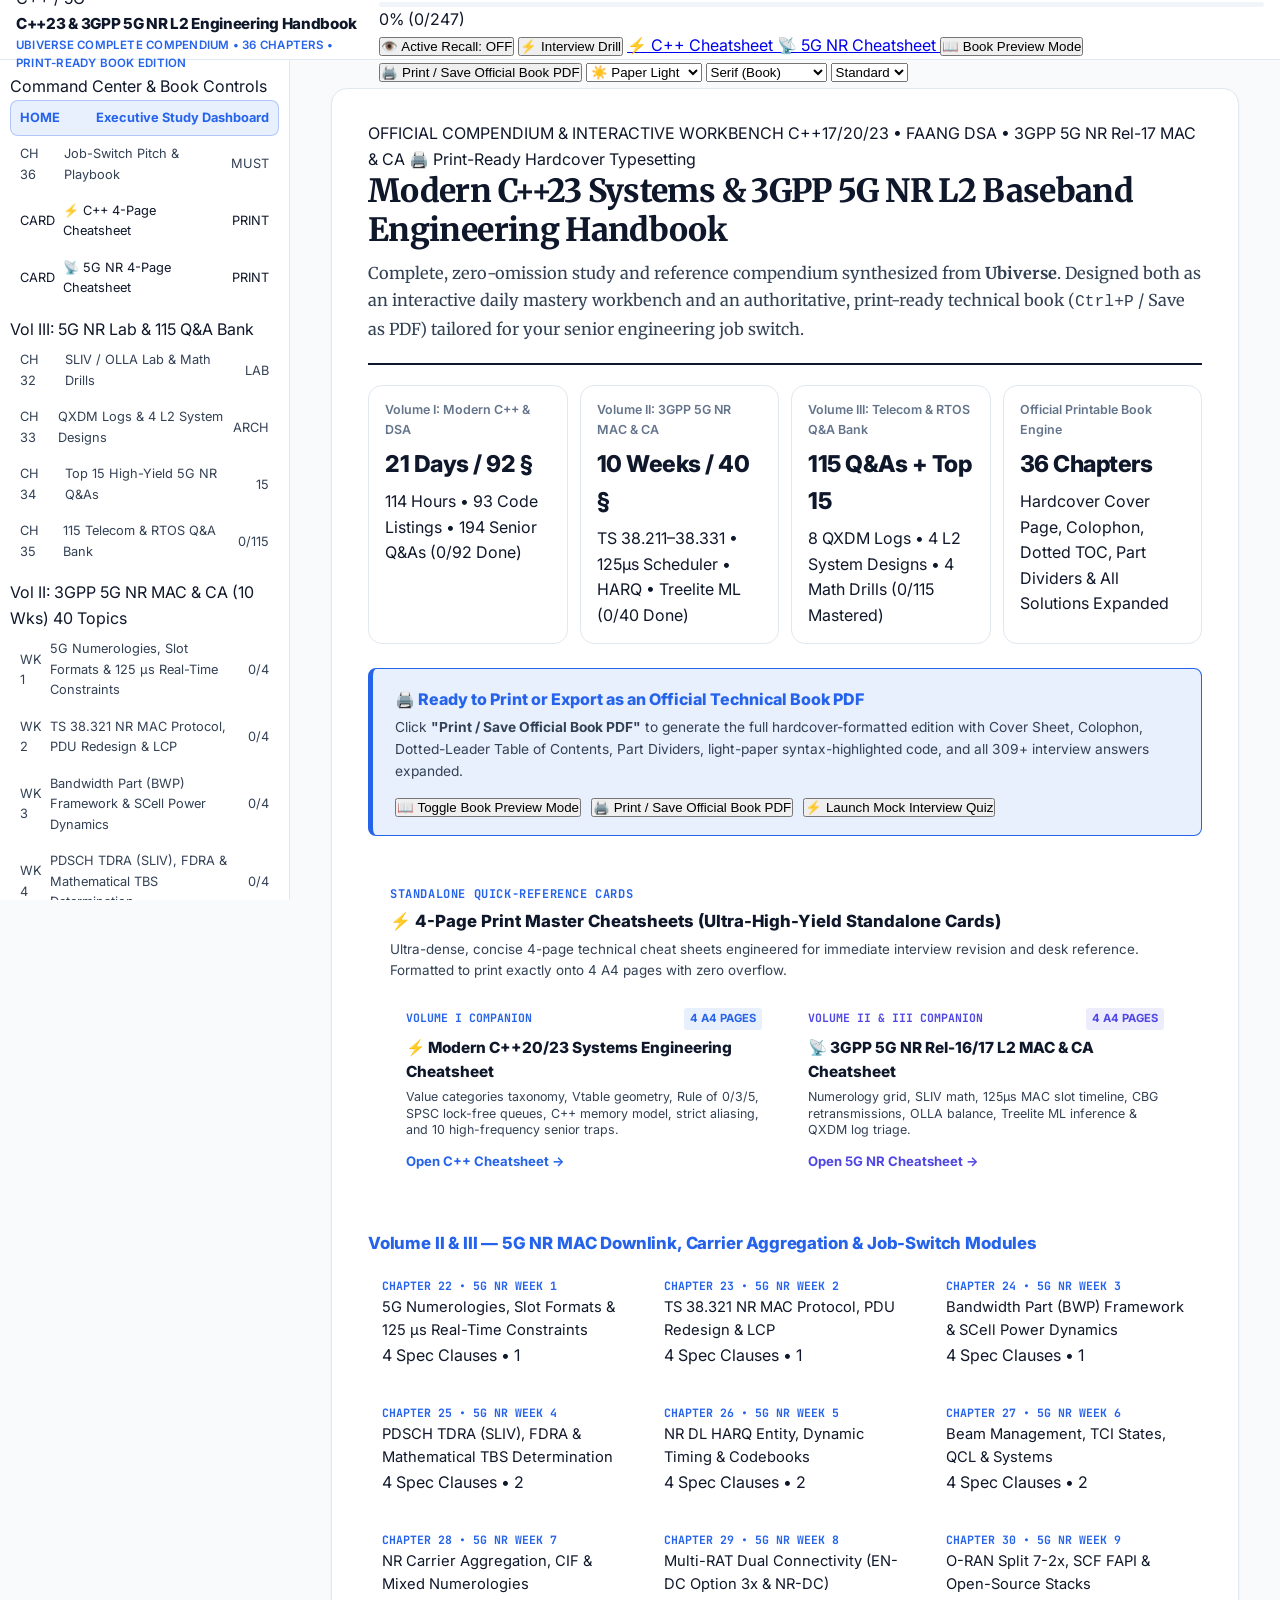
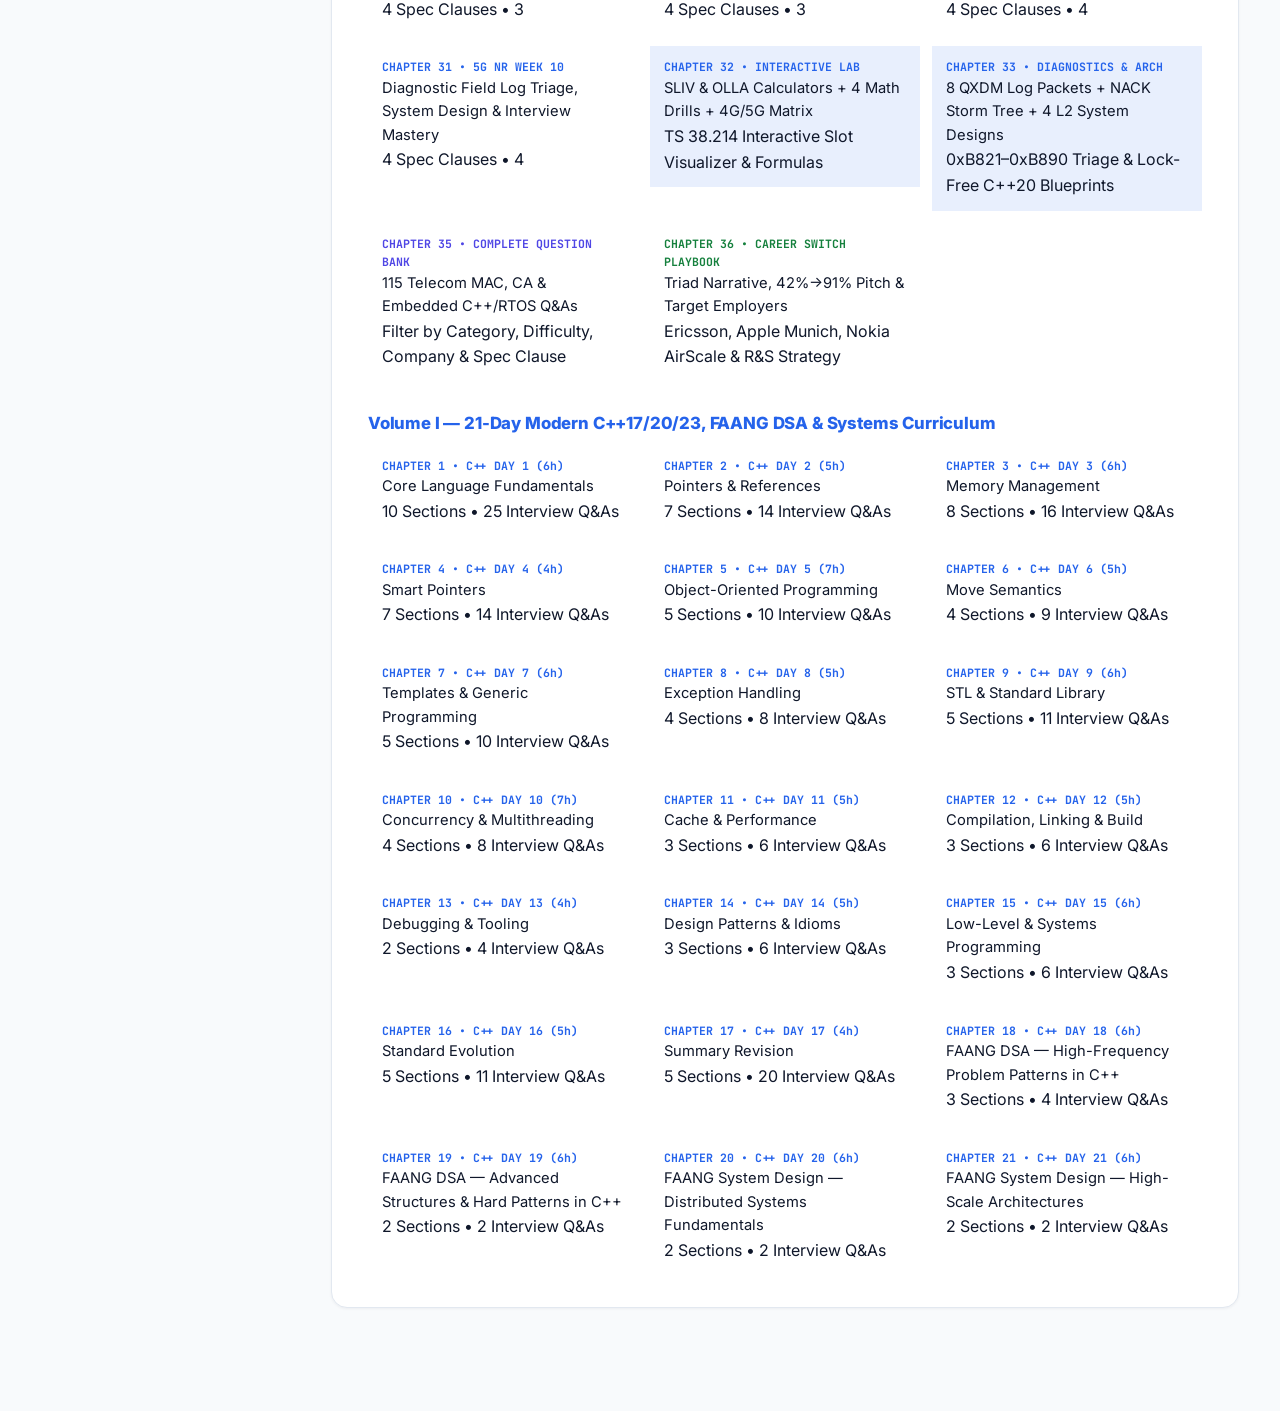
==== commit 2f16ec3f: "Add 4-page print master cheatsheets for C++ and 5G NR separately" ====
--- a/index.html
+++ b/index.html
@@ -52,6 +52,14 @@
       <button class="btn" id="btn-open-quiz" title="Launch Active Recall Technical Interview Drill (309 Senior 5G &amp; C++ Questions)">
         <span>⚡</span> Interview Drill
       </button>
+
+      <!-- 4-Page Print Master Cheatsheets -->
+      <a href="cpp_cheatsheet.html" class="btn" target="_blank" title="Modern C++20/23 Systems 4-Page Master Cheatsheet (Print Ready)">
+        <span>⚡</span> C++ Cheatsheet
+      </a>
+      <a href="nr_cheatsheet.html" class="btn" target="_blank" title="3GPP 5G NR Rel-16/17 L2 MAC 4-Page Master Cheatsheet (Print Ready)">
+        <span>📡</span> 5G NR Cheatsheet
+      </a>
 
       <!-- On-Screen Official Book Preview Toggle -->
       <button class="btn" id="btn-toggle-book-mode" title="Preview the exact multi-page hardcover book layout on screen">
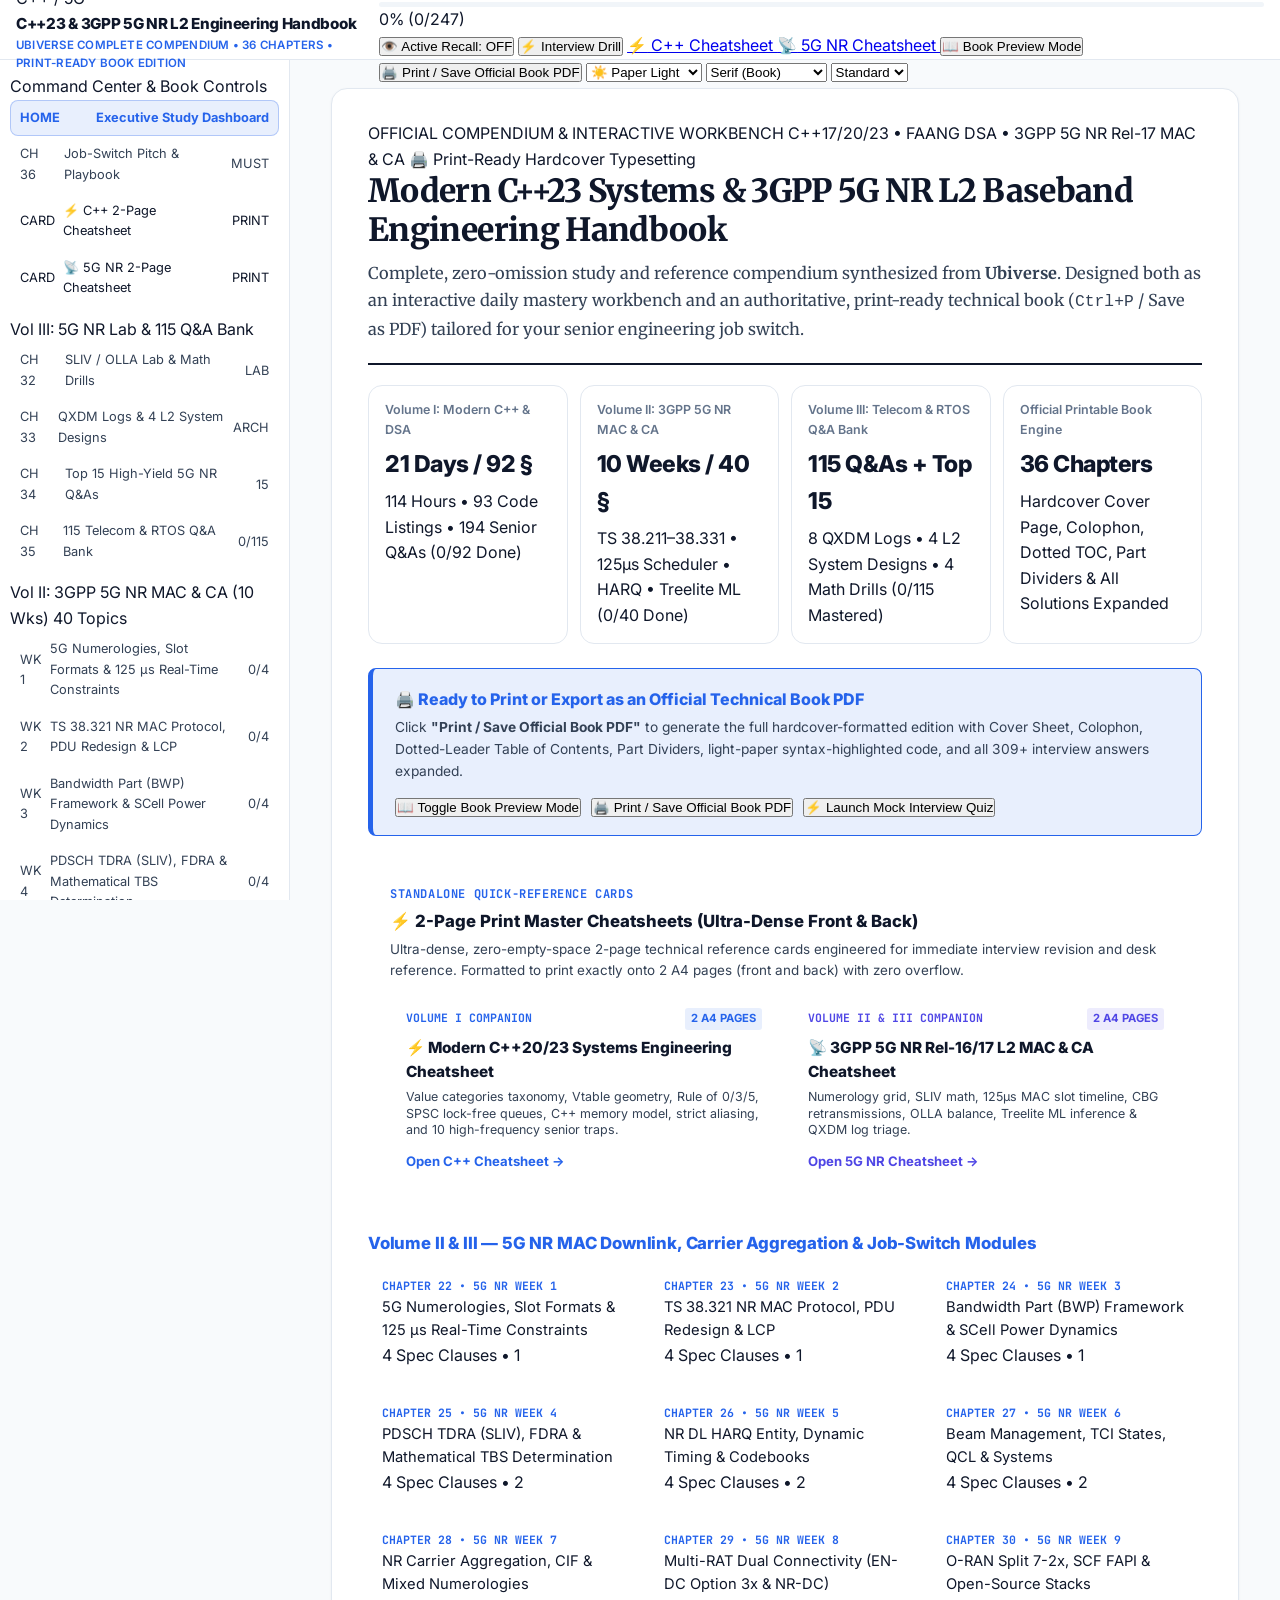
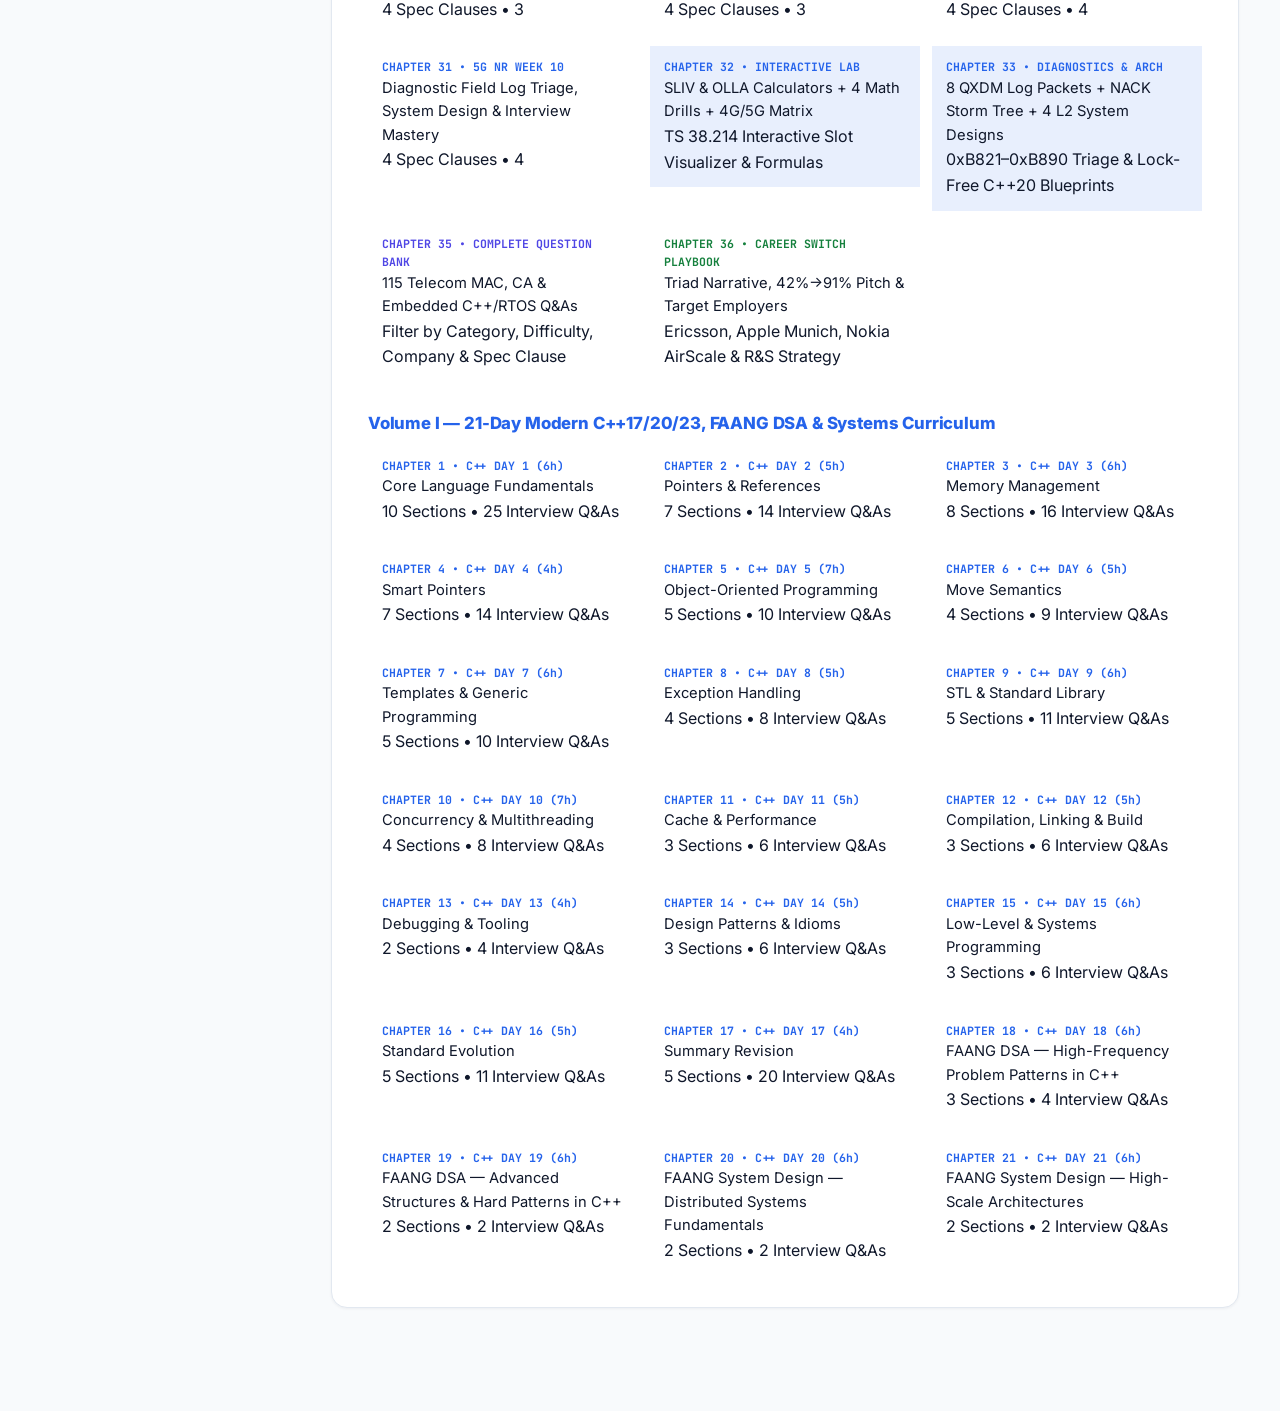
==== commit 2503aa00: "Refactor C++ and 5G NR cheatsheets to ultra-dense 2-page zero-empty-space layout; fix TS 38.214 cros" ====
--- a/index.html
+++ b/index.html
@@ -53,11 +53,11 @@
         <span>⚡</span> Interview Drill
       </button>
 
-      <!-- 4-Page Print Master Cheatsheets -->
-      <a href="cpp_cheatsheet.html" class="btn" target="_blank" title="Modern C++20/23 Systems 4-Page Master Cheatsheet (Print Ready)">
+      <!-- 2-Page Print Master Cheatsheets -->
+      <a href="cpp_cheatsheet.html" class="btn" target="_blank" title="Modern C++20/23 Systems 2-Page Master Cheatsheet (Print Ready)">
         <span>⚡</span> C++ Cheatsheet
       </a>
-      <a href="nr_cheatsheet.html" class="btn" target="_blank" title="3GPP 5G NR Rel-16/17 L2 MAC 4-Page Master Cheatsheet (Print Ready)">
+      <a href="nr_cheatsheet.html" class="btn" target="_blank" title="3GPP 5G NR Rel-16/17 L2 MAC 2-Page Master Cheatsheet (Print Ready)">
         <span>📡</span> 5G NR Cheatsheet
       </a>
 
